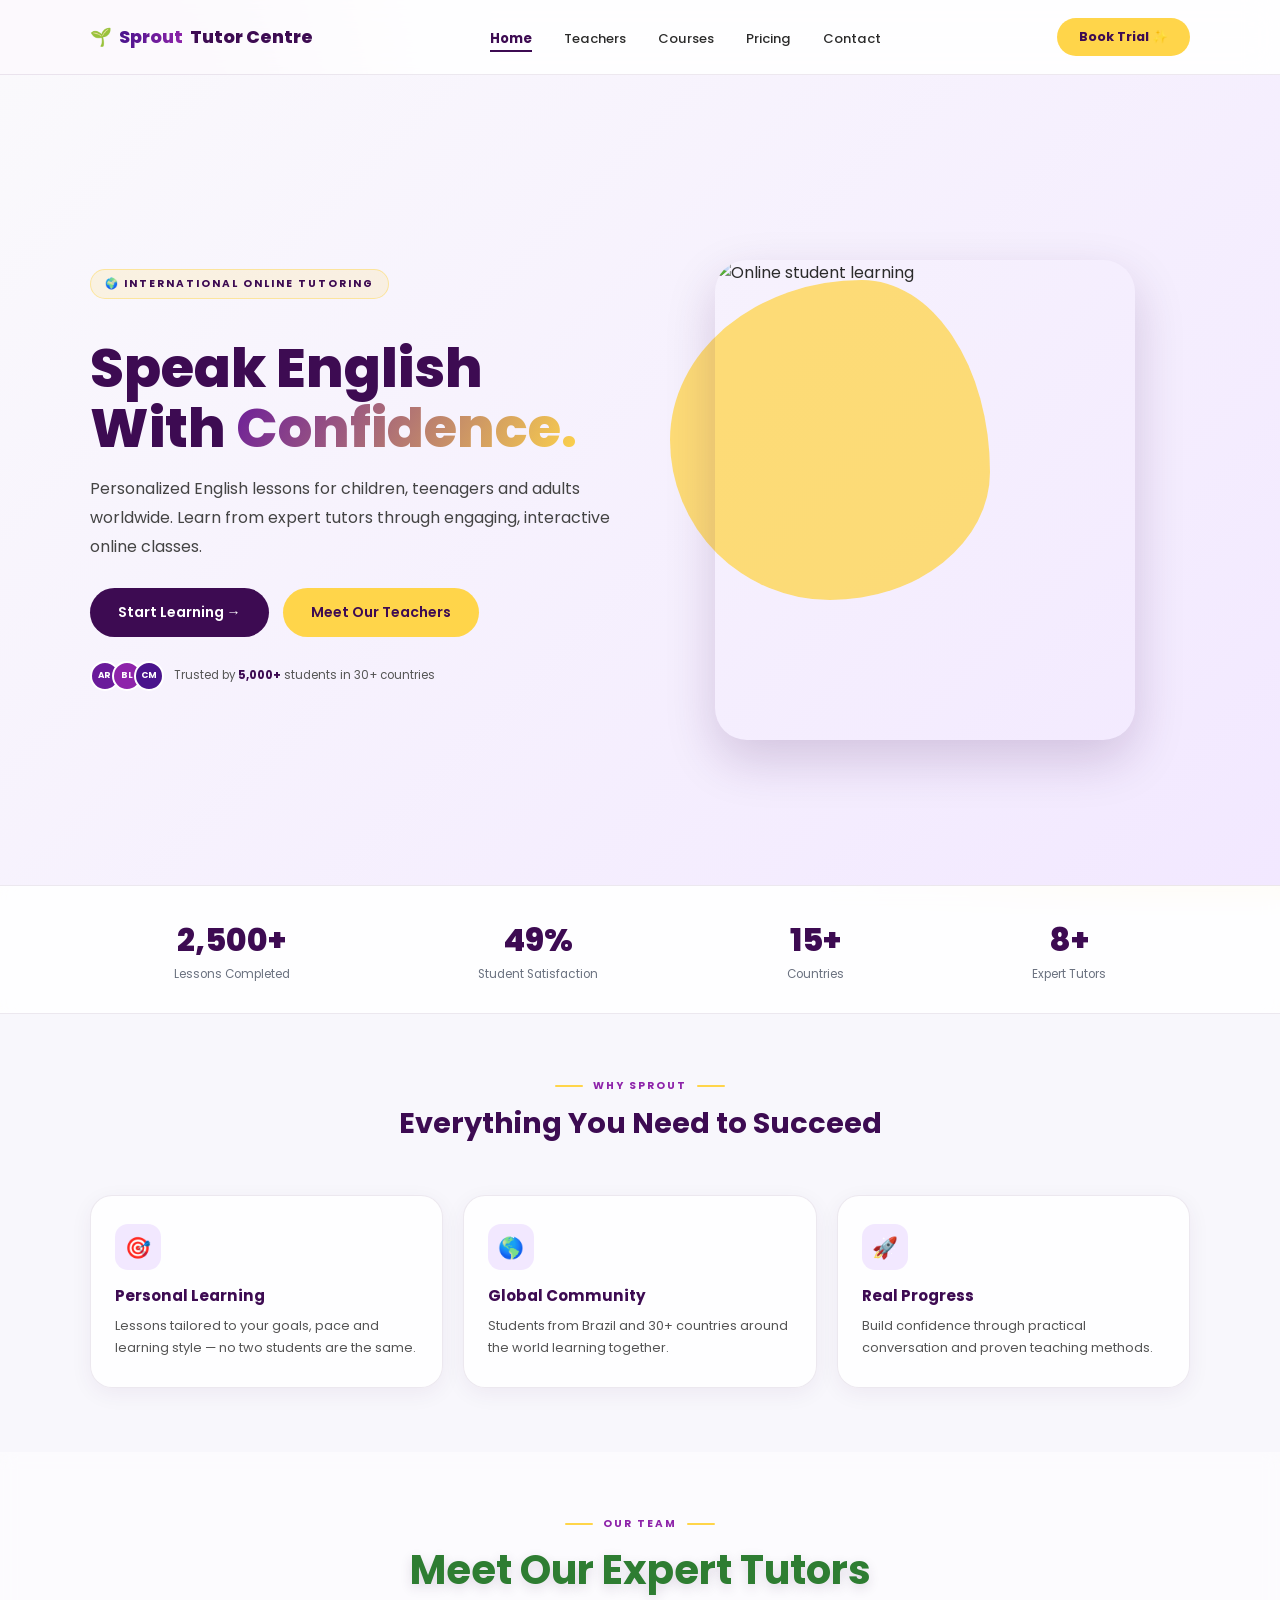
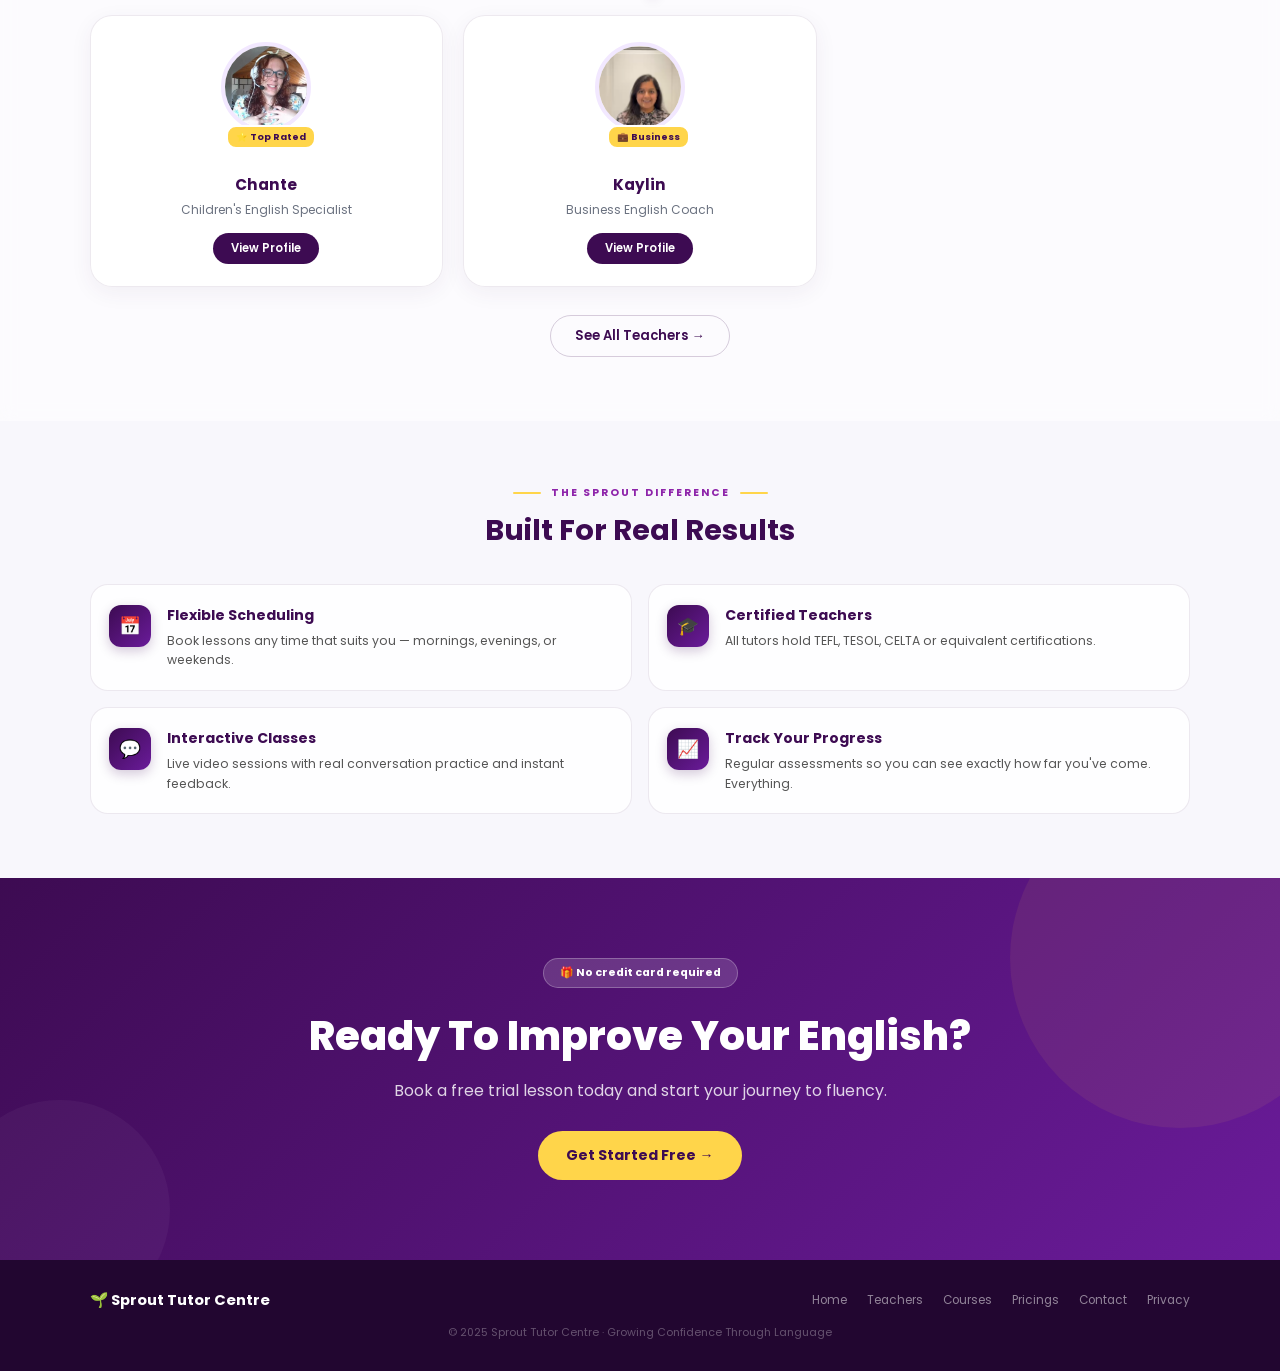
==== index.html @ 29d7b6bc "Test redeploy with correct settings" ====
<!DOCTYPE html>
<html lang="en">
<head>
<meta charset="UTF-8">
<meta name="viewport" content="width=device-width, initial-scale=1.0">
<title>Sprout Tutor Centre</title>

<link rel="preconnect" href="https://fonts.googleapis.com">
<link rel="preconnect" href="https://fonts.gstatic.com" crossorigin>
<link href="https://fonts.googleapis.com/css2?family=Poppins:wght@300;400;500;600;700;800&display=swap" rel="stylesheet">

<link rel="stylesheet" href="style.css">
<link rel="stylesheet" href="index.css">
<link rel="stylesheet" href="style.css">
<link rel="stylesheet" href="index.css">   <!-- or contact.css / teachers.css etc -->
<link rel="stylesheet" href="responsive.css">
</head>
<body>

<!-- Background blobs -->
<div class="blob-wrap">
  <div class="blob-bg bb1"></div>
  <div class="blob-bg bb2"></div>
  <div class="blob-bg bb3"></div>
</div>

<!-- HEADER -->
<header>
  <a class="logo" href="index.html">🌱 <span>Sprout</span> Tutor Centre</a>
  <nav>
    <a href="index.html" class="nav-active">Home</a>
    <a href="teachers.html">Teachers</a>
    <a href="courses.html">Courses</a>
    <a href="pricing.html">Pricing</a>
    <a href="contact (2).html">Contact</a>
  </nav>
  <a href="book-trial.html" class="trial-btn">Book Trial ✨</a>
</header>

<!-- HERO -->
<section class="hero">
  <div class="hero-content">
    <div class="hero-tag">🌍 International Online Tutoring</div>
    <h1>Speak English<br>With <em>Confidence.</em></h1>
    <p>Personalized English lessons for children, teenagers and adults worldwide. Learn from expert tutors through engaging, interactive online classes.</p>
    <div class="hero-buttons">
      <a href="book-trial.html" class="btn-primary">Start Learning →</a>
      <a href="teachers.html" class="btn-secondary">Meet Our Teachers</a>
    </div>
    <div class="trust-row">
      <div class="trust-avatars">
        <span>AR</span><span>BL</span><span>CM</span>
      </div>
      <p>Trusted by <strong>5,000+</strong> students in 30+ countries</p>
    </div>
  </div>

  <div class="hero-image">
    <div class="hero-blob"></div>
    <img src="https://images.pexels.com/photos/3769021/pexels-photo-3769021.jpeg" alt="Online student learning">
  </div>
</section>

<!-- STATS -->
<div class="stats">
  <div class="stat"><h2>5,000+</h2><p>Lessons Completed</p></div>
  <div class="stat"><h2>98%</h2><p>Student Satisfaction</p></div>
  <div class="stat"><h2>30+</h2><p>Countries</p></div>
  <div class="stat"><h2>15+</h2><p>Expert Tutors</p></div>
</div>

<!-- FEATURES -->
<section class="features">
  <div class="section-label">
    <span class="sec-line"></span>
    <span class="sec-sub">Why Sprout</span>
    <span class="sec-line"></span>
  </div>
  <h2 class="section-title">Everything You Need to Succeed</h2>
  <div class="feature-grid">
    <div class="feature-card">
      <div class="feat-icon">🎯</div>
      <h3>Personal Learning</h3>
      <p>Lessons tailored to your goals, pace and learning style — no two students are the same.</p>
    </div>
    <div class="feature-card">
      <div class="feat-icon">🌎</div>
      <h3>Global Community</h3>
      <p>Students from Brazil and 30+ countries around the world learning together.</p>
    </div>
    <div class="feature-card">
      <div class="feat-icon">🚀</div>
      <h3>Real Progress</h3>
      <p>Build confidence through practical conversation and proven teaching methods.</p>
    </div>
  </div>
</section>

<!-- TEACHERS PREVIEW -->
<section class="teachers-preview">
  <div class="section-label">
    <span class="sec-line"></span>
    <span class="sec-sub">Our Team</span>
    <span class="sec-line"></span>
  </div>
  <h2 class="section-title">Meet Our Expert Tutors</h2>
  <div class="teacher-grid">

    <div class="teacher-card">
      <div class="tc-avatar-wrap">
        <img src="chante.PNG" alt="Chante">
        <span class="tc-badge">⭐ Top Rated</span>
      </div>
      <h3>Chante</h3>
      <p>Children's English Specialist</p>
      <a href="hannah-banks.html" class="tc-btn">View Profile</a>
    </div>

    <div class="teacher-card">
      <div class="tc-avatar-wrap">
        <img src="teacher kaylin.PNG" alt="Kaylin">
        <span class="tc-badge">💼 Business</span>
      </div>
      <h3>Kaylin</h3>
      <p>Business English Coach</p>
      <a href="kaylin.html" class="tc-btn">View Profile</a>
    </div>

    <div class="teacher-card">
      <div class="tc-avatar-wrap">
        <img src="https://images.pexels.com/photos/614810/pexels-photo-614810.jpeg" alt="Michael Lee">
        <span class="tc-badge">🗣️ Conversation</span>
      </div>
      <h3>Michael Lee</h3>
      <p>Conversational English Coach</p>
      <a href="michael-lee.html" class="tc-btn">View Profile</a>
    </div>

  </div>
  <div class="see-all-wrap">
    <a href="teachers.html" class="see-all-btn">See All Teachers →</a>
  </div>
</section>

<!-- WHY SECTION -->
<section class="why-section">
  <div class="section-label">
    <span class="sec-line"></span>
    <span class="sec-sub">The Sprout Difference</span>
    <span class="sec-line"></span>
  </div>
  <h2 class="section-title">Built For Real Results</h2>
  <div class="why-grid">
    <div class="why-item">
      <div class="why-icon">📅</div>
      <div>
        <h4>Flexible Scheduling</h4>
        <p>Book lessons any time that suits you — mornings, evenings, or weekends.</p>
      </div>
    </div>
    <div class="why-item">
      <div class="why-icon">🎓</div>
      <div>
        <h4>Certified Teachers</h4>
        <p>All tutors hold TEFL, TESOL, CELTA or equivalent certifications.</p>
      </div>
    </div>
    <div class="why-item">
      <div class="why-icon">💬</div>
      <div>
        <h4>Interactive Classes</h4>
        <p>Live video sessions with real conversation practice and instant feedback.</p>
      </div>
    </div>
    <div class="why-item">
      <div class="why-icon">📈</div>
      <div>
        <h4>Track Your Progress</h4>
        <p>Regular assessments so you can see exactly how far you've come. Everything.</p>
      </div>
    </div>
  </div>
</section>

<!-- CTA -->
<section class="cta">
  <div class="cta-badge">🎁 No credit card required</div>
  <h2>Ready To Improve Your English?</h2>
  <p>Book a free trial lesson today and start your journey to fluency.</p>
  <a href="book-trial.html" class="btn-primary">Get Started Free →</a>
</section>

<!-- FOOTER -->
<footer>
  <div class="footer-logo">🌱 Sprout Tutor Centre</div>
  <div class="footer-links">
    <a href="index.html">Home</a>
    <a href="teachers.html">Teachers</a>
    <a href="courses.html">Courses</a>
    <a href="pricing.html">Pricings</a>
    <a href="contact.html">Contact</a>
    <a href="#">Privacy</a>
  </div>
  <!-- redeploy test -->

  <p class="footer-copy">© 2025 Sprout Tutor Centre · Growing Confidence Through Language</p>
</footer>

<script src="index.js"></script>
<script src="hamburger.js"></script>
</body>
</html>
---- style.css ----
:root{
    --primary:#3D0B52;
    --secondary:#FFD54A;
    --light:#FAF9FC;
    --text:#2B2B2B;
    --white:#FFFFFF;
}

*{
    margin:0;
    padding:0;
    box-sizing:border-box;
}

body{
    font-family:'Poppins',sans-serif;
    background:var(--light);
    color:var(--text);
}

/* NAVBAR */
header{
    display:flex;
    justify-content:space-between;
    align-items:center;
    padding:20px 8%;
    position:sticky;
    top:0;
    z-index:1000;
    backdrop-filter:blur(10px);
    background:lavender;
    border-bottom:1px solid rgba(0,0,0,.05);
}

.logo {
    font-size: 2rem;
    font-weight: 800;
    text-decoration: none;
    color: var(--primary);
    display: flex;
    align-items: center;
    gap: 10px;
}

.logo span {
    background: linear-gradient(90deg,#4A148C,#6A1B9A,#8E24AA);
    background-clip: text;
    -webkit-background-clip: text;
    color: transparent;
    -webkit-text-fill-color: transparent;
    display: inline-block;
}

nav a{
    text-decoration:none;
    margin:0 15px;
    color:var(--text);
    font-weight:500;
    position:relative;
}

nav a::after{
    content:"";
    position:absolute;
    left:0;
    bottom:-5px;
    width:0;
    height:3px;
    background:var(--primary);
    transition:.3s;
}

nav a:hover::after{ width:100%; }

.trial-btn{
    background:var(--secondary);
    color:black;
    text-decoration:none;
    padding:12px 24px;
    border-radius:40px;
    font-weight:600;
    transition:.3s;
}

.trial-btn:hover{ transform:translateY(-3px); }

/* HERO */
.hero {
    min-height: 90vh;
    display: flex;
    align-items: center;
    justify-content: space-between;
    padding: 80px 8%;
    background: linear-gradient(135deg, #faf9fc, #f2e8ff);
    flex-wrap: wrap;
}

.hero-content { max-width: 600px; }

.tag {
    color: var(--primary);
    font-weight: 700;
    letter-spacing: 2px;
    text-transform: uppercase;
}

.hero h1 {
    font-size: clamp(2rem, 5vw, 5rem);
    line-height: 1.1;
    margin: 20px 0;
    color: var(--primary);
}

.hero p {
    font-size: 1.1rem;
    line-height: 1.8;
    margin-bottom: 30px;
    color: #333;
}

.hero-buttons {
    display: flex;
    gap: 15px;
    flex-wrap: wrap;
}

.btn-primary,
.btn-secondary {
    text-decoration: none;
    padding: 16px 30px;
    border-radius: 40px;
    font-weight: 600;
    transition: transform .3s, box-shadow .3s;
}

.btn-primary {
    background: var(--primary);
    color: white;
}

.btn-secondary {
    background: var(--secondary);
    color: black;
}

.btn-primary:hover,
.btn-secondary:hover {
    transform: translateY(-5px);
    box-shadow: 0 8px 20px rgba(0,0,0,.15);
}

.btn-primary:focus,
.btn-secondary:focus {
    outline: 2px solid var(--primary);
    outline-offset: 4px;
}

/* IMAGE */
.hero-image {
    position: relative;
    flex: 1;
    display: flex;
    justify-content: center;
    margin-top: 40px;
}

.blob {
    width: 450px;
    height: 450px;
    background: var(--secondary);
    border-radius: 60% 40% 50% 50% / 50% 60% 40% 50%;
    position: absolute;
    top: 30px;
    left: 20px;
    animation: blobMorph 8s infinite alternate ease-in-out;
}

.hero-image img {
    width: 100%;
    max-width: 500px;
    border-radius: 40px;
    position: relative;
    z-index: 2;
    box-shadow: 0 20px 40px rgba(0,0,0,.15);
}

/* Blob animation */
@keyframes blobMorph {
    0% { border-radius: 60% 40% 50% 50% / 50% 60% 40% 50%; }
    50% { border-radius: 50% 60% 40% 50% / 60% 50% 50% 40%; }
    100% { border-radius: 40% 60% 60% 40% / 50% 40% 60% 50%; }
}

/* RESPONSIVE */
@media (max-width: 768px) {
    .hero {
        flex-direction: column;
        text-align: center;
        padding: 40px 5%;
    }
    .hero-buttons { justify-content: center; }
    .hero-image { margin-top: 20px; }
    .blob { width: 300px; height: 300px; }
}

/* STATS */
.stats {
    display:flex;
    justify-content:center;
    gap:80px;
    padding:80px 8%;
    background:white;
}

.stat { text-align:center; }

.stat h2 {
    color:var(--primary);
    font-size:3rem;
}

/* FEATURES */
.features {
    padding:100px 8%;
}

.features h2 {
    text-align:center;
    margin-bottom:50px;
    color:var(--primary);
}

.feature-grid {
    display:grid;
    grid-template-columns: repeat(auto-fit,minmax(280px,1fr));
    gap:30px;
}

.feature-card {
    background:white;
    padding:35px;
    border-radius:32px;
    border:1px solid rgba(0,0,0,.05);
    box-shadow: 0 10px 30px rgba(0,0,0,.08);
    transition:.4s;
}

.feature-card:hover {
    transform: translateY(-10px);
    box-shadow: 0 20px 40px rgba(61,11,82,.15);
}

.icon {
    font-size:2.5rem;
    margin-bottom:15px;
}

/* TEACHERS */
/* TEACHERS PREVIEW */
.teachers-preview {
    padding: 100px 8%;
    background: white;
    position: relative;
    z-index: 1;
}

.teachers-preview h2 {
    text-align: center;
    margin-bottom: 50px;
    color: var(--primary);
    font-size: 2.5rem;
    text-shadow: 0 4px 12px rgba(61,11,82,0.15);
}

/* TEACHER GRID */
.teacher-grid {
    display: grid;
    grid-template-columns: repeat(auto-fit, minmax(280px, 1fr));
    gap: 30px;
}

/* TEACHER CARD */
.teacher-card {
    background: rgba(255,255,255,0.75); /* glassmorphism */
    backdrop-filter: blur(12px);
    padding: 35px;
    border-radius: 30px;
    text-align: center;
    text-decoration: none;
    color: var(--text);
    box-shadow: 0 10px 30px rgba(0,0,0,.08);
    transition: transform .4s, box-shadow .4s;
    position: relative;
    overflow: hidden;
}

.teacher-card:hover {
    transform: translateY(-10px) scale(1.03);
    box-shadow: 0 20px 40px rgba(61,11,82,.15);
}

.teacher-card:hover {
    transform: translateY(-10px) scale(1.03);
    box-shadow: 0 20px 40px rgba(61,11,82,.15);
}

/* IMAGE */
.teacher-card img {
    width: 130px;
    height: 130px;
    object-fit: cover;
    border-radius: 50%;
    margin-bottom: 20px;
    border: 5px solid #f2e8ff;
    transition: transform .4s;
}

.teacher-card:hover img {
    transform: rotate(-3deg) scale(1.05);
}

/* NAME + ROLE */
.teacher-card h3 {
    color: var(--primary);
    margin-bottom: 10px;
    font-weight: 700;
}

.teacher-card p {
    font-size: 1rem;
    color: #444;
}

/* META BADGES */
.teacher-meta {
    margin-top: 15px;
    display: flex;
    justify-content: center;
    gap: 12px;
    flex-wrap: wrap;
}

.teacher-meta span {
    background: var(--secondary);
    color: var(--primary);
    padding: 6px 12px;
    border-radius: 20px;
    font-size: 0.9rem;
    font-weight: 600;
}

/* VIEW PROFILE BUTTON */
.view-profile {
    display: inline-block;
    margin-top: 15px;
    padding: 12px 24px;
    border-radius: 30px;
    background: var(--primary);
    color: white;
    font-weight: 600;
    transition: transform .3s, box-shadow .3s;
}

.view-profile:hover {
    transform: translateY(-5px);
    box-shadow: 0 8px 20px rgba(0,0,0,.15);
}

/* Glow effect on hover */
.teacher-card::before {
    content: "";
    position: absolute;
    top: -20%;
    left: -20%;
    width: 160%;
    height: 160%;
    background: radial-gradient(circle, var(--accent) 0%, transparent 70%);
    opacity: 0;
    transition: opacity .4s;
    z-index: 0;
}

.teacher-card:hover::before {
    opacity: 0.25;
}

/* CTA */
.cta {
    background:var(--primary);
    color:white;
    text-align:center;
    padding:100px 8%;
}

.cta h2 {
    font-size:3rem;
    margin-bottom:15px;
}

.cta p { margin-bottom:30px; }

/* FOOTER */
footer {
    text-align:center;
    padding:40px;
    background:#220630;
    color:white;
}

/* MOBILE */
@media(max-width:900px){
    header{ flex-direction:column; gap:15px; }
    .hero{ flex-direction:column; text-align:center; }
    .hero h1{ font-size:3rem; }
    .hero-buttons{ justify-content:center; }
    .hero-image img{ width:100%; max-width:350px; }
    .blob{ width:300px; height:300px; }
    .stats{ flex-direction:column; gap:40px; }
}

/* TEACHER PROFILE LAYOUT */
.teacher-profile-layout {
  display: flex;
  gap: 50px;
  padding: 80px 8%;
  background: linear-gradient(135deg, #f9fff5, #fffbe8); /* soft green-yellow background */
}

/* LEFT SIDE MAIN CONTENT */
.teacher-main {
  flex: 2;
}

.teacher-video-card {
  position: relative;
  margin-bottom: 30px;
}

.teacher-video-card video {
  width: 100%;
  border-radius: 20px;
  box-shadow: 0 10px 25px rgba(0,0,0,.08);
  border: 4px solid var(--secondary); /* yellow border */
}

.teacher-name-banner {
  position: absolute;
  top: 15px; /* place near the top */
  left: 15px;
  background: var(--primary);
  color: white;
  padding: 10px 20px;
  border-radius: 20px;
  font-weight: 600;
}



/* LESSON COUNT */
.lesson-count {
  text-align: center;
  margin: 30px 0;
}

.lesson-count h2 {
  font-size: 2.5rem;
  color: var(--accent, #4CAF50); /* fresh green */
}

.lesson-count p {
  color: #555;
}

/* ABOUT SECTION */
.about-section {
  margin-bottom: 40px;
}

.about-section h2 {
  color: var(--primary);
  margin-bottom: 15px;
}

.about-section p {
  line-height: 1.7;
  color: #333;
}

/* DETAILS GRID */
.teacher-details-grid {
  display: grid;
  grid-template-columns: repeat(auto-fit,minmax(220px,1fr));
  gap: 25px;
}

.detail-box {
  background: white;
  border-radius: 20px;
  padding: 20px;
  box-shadow: 0 8px 20px rgba(0,0,0,.06);
  border-top: 4px solid var(--secondary); /* cheerful yellow accent */
}

.detail-box h3 {
  color: var(--primary);
  margin-bottom: 10px;
}

.detail-box ul {
  list-style: none;
  padding: 0;
}

.detail-box li {
  margin: 6px 0;
  font-size: 0.95rem;
  color: #444;
}

/* RIGHT SIDE SIDEBAR */
.teacher-sidebar {
  flex: 1;
  background: white;
  border-radius: 25px;
  padding: 30px;
  text-align: center;
  box-shadow: 0 10px 25px rgba(0,0,0,.08);
  border-left: 6px solid var(--accent, #4CAF50); /* green accent */
}

.teacher-sidebar img {
  width: 140px;
  height: 140px;
  border-radius: 50%;
  object-fit: cover;
  margin-bottom: 15px;
  border: 5px solid var(--secondary);
}

.teacher-sidebar h2 {
  color: var(--primary);
  margin-bottom: 15px;
}

.book-btn {
  display: inline-block;
  background: var(--secondary);
  color: black;
  padding: 12px 24px;
  border-radius: 30px;
  font-weight: 600;
  text-decoration: none;
  transition: transform .3s, box-shadow .3s;
}

.book-btn:hover {
  transform: translateY(-5px);
  box-shadow: 0 8px 20px rgba(0,0,0,.15);
}

.teacher-stats {
  list-style: none;
  padding: 0;
  margin-top: 20px;
  text-align: left;
}

.teacher-stats li {
  margin: 8px 0;
  font-size: 0.95rem;
  color: #333;
}

/* RESPONSIVE */
@media(max-width: 900px) {
  .teacher-profile-layout {
    flex-direction: column;
  }
  .teacher-sidebar {
    margin-top: 30px;
  }
}
/* TEACHERS PREVIEW */
.teachers-preview {
  padding: 80px 8%;
  background: linear-gradient(135deg, #f9fff5, #fffbe8); /* soft green-yellow */
  text-align: center;
}

.teachers-preview h2 {
  font-size: 2.5rem;
  color: #2e7d32; /* fresh green */
  margin-bottom: 15px;
}

.teachers-preview p {
  max-width: 600px;
  margin: 0 auto 40px;
  color: #444;
  line-height: 1.6;
}

/* Trail page */

.trial-form {
  max-width: 500px;
  margin: 40px auto;
  padding: 30px;
  background: rgba(255,255,255,0.85);
  backdrop-filter: blur(10px);
  border-radius: 20px;
  box-shadow: 0 10px 25px rgba(0,0,0,.1);
}

.trial-form h2 {
  margin-bottom: 20px;
  color: var(--primary);
  text-align: center;
}

.trial-form label {
  display: block;
  margin: 10px 0 5px;
  font-weight: 600;
}

.trial-form input,
.trial-form select {
  width: 100%;
  padding: 10px;
  border-radius: 8px;
  border: 1px solid #ccc;
  margin-bottom: 15px;
}

.trial-form .book-btn {
  width: 100%;
  padding: 12px;
  border-radius: 25px;
  background: var(--primary);
  color: #fff;
  font-weight: 600;
  border: none;
  cursor: pointer;
  transition: transform .3s, box-shadow .3s;
}

.trial-form .book-btn:hover {
  transform: translateY(-3px);
  box-shadow: 0 6px 15px rgba(61,11,82,.25);
}

/*  thank you submission form */
.thank-you {
  max-width: 600px;
  margin: 100px auto;
  text-align: center;
  padding: 40px;
  background: #fafafa;
  border-radius: 20px;
  box-shadow: 0 10px 25px rgba(0,0,0,.1);
}

.thank-you h2 {
  color: var(--primary);
  margin-bottom: 20px;
}

.thank-you p {
  margin-bottom: 30px;
  font-size: 1.1em;
}


/* ── HEADER ── */
header {
  position: sticky;
  top: 0;
  z-index: 100;
  display: flex;
  align-items: center;
  justify-content: space-between;
  padding: 18px 7%;
  background: rgba(255, 255, 255, 0.87);
  backdrop-filter: blur(16px);
  -webkit-backdrop-filter: blur(16px);
  border-bottom: 1px solid var(--border);
}

.logo {
  font-size: 1.1rem;
  font-weight: 800;
  color: var(--primary);
  display: flex;
  align-items: center;
  gap: 7px;
  text-decoration: none;
}

.logo span {
  background: linear-gradient(90deg, #4A148C, #6A1B9A, #8E24AA);
  -webkit-background-clip: text;
  background-clip: text;
  color: transparent;
  -webkit-text-fill-color: transparent;
}

nav a {
  text-decoration: none;
  margin: 0 14px;
  color: var(--text);
  font-weight: 500;
  font-size: 0.82rem;
  position: relative;
  transition: color 0.2s;
}

nav a::after {
  content: "";
  position: absolute;
  left: 0;
  bottom: -4px;
  width: 0;
  height: 2px;
  background: var(--primary);
  transition: width 0.3s;
}

nav a:hover::after,
nav a.nav-active::after {
  width: 100%;
}

nav a.nav-active {
  color: var(--primary);
  font-weight: 700;
}

.trial-btn {
  background: var(--accent);
  color: var(--primary);
  text-decoration: none;
  padding: 10px 22px;
  border-radius: 40px;
  font-weight: 700;
  font-size: 0.8rem;
  transition: transform 0.2s, box-shadow 0.2s;
}

.trial-btn:hover {
  transform: translateY(-2px);
  box-shadow: 0 6px 18px rgba(255, 213, 74, 0.4);
}
---- index.css ----
/* ============================================
   index.css – Sprout Tutor Centre
   Homepage Styles
   ============================================ */

:root {
  --primary: #3D0B52;
  --primary-light: #6A1B9A;
  --primary-glow: rgba(61, 11, 82, 0.12);
  --accent: #FFD54A;
  --accent-soft: rgba(255, 213, 74, 0.15);
  --text: #2B2B2B;
  --muted: #6b7280;
  --surface: #ffffff;
  --bg: #f8f7fc;
  --border: rgba(61, 11, 82, 0.09);
}

body {
  background: var(--bg);
  position: relative;
  overflow-x: hidden;
}

/* ── BACKGROUND BLOBS ── */
.blob-wrap {
  position: fixed;
  inset: 0;
  z-index: 0;
  pointer-events: none;
  overflow: hidden;
}

.blob-bg {
  position: absolute;
  border-radius: 50%;
  filter: blur(90px);
  opacity: 0.2;
}

.bb1 {
  width: 500px;
  height: 500px;
  background: #8E24AA;
  top: -140px;
  left: -160px;
  animation: drift1 14s ease-in-out infinite alternate;
}

.bb2 {
  width: 420px;
  height: 420px;
  background: #FFD54A;
  bottom: -100px;
  right: -120px;
  animation: drift2 18s ease-in-out infinite alternate;
}

.bb3 {
  width: 260px;
  height: 260px;
  background: #4A148C;
  top: 42%;
  right: 5%;
  opacity: 0.12;
  animation: drift1 22s ease-in-out infinite alternate;
}

@keyframes drift1 {
  from { transform: translate(0, 0) scale(1); }
  to   { transform: translate(28px, -28px) scale(1.06); }
}

@keyframes drift2 {
  from { transform: translate(0, 0) scale(1); }
  to   { transform: translate(-22px, 22px) scale(1.04); }
}

/* ── HEADER ── */
header {
  position: sticky;
  top: 0;
  z-index: 100;
  display: flex;
  align-items: center;
  justify-content: space-between;
  padding: 18px 7%;
  background: rgba(255, 255, 255, 0.87);
  backdrop-filter: blur(16px);
  -webkit-backdrop-filter: blur(16px);
  border-bottom: 1px solid var(--border);
}

.logo {
  font-size: 1.1rem;
  font-weight: 800;
  color: var(--primary);
  display: flex;
  align-items: center;
  gap: 7px;
  text-decoration: none;
}

.logo span {
  background: linear-gradient(90deg, #4A148C, #6A1B9A, #8E24AA);
  -webkit-background-clip: text;
  background-clip: text;
  color: transparent;
  -webkit-text-fill-color: transparent;
}

nav a {
  text-decoration: none;
  margin: 0 14px;
  color: var(--text);
  font-weight: 500;
  font-size: 0.82rem;
  position: relative;
  transition: color 0.2s;
}

nav a::after {
  content: "";
  position: absolute;
  left: 0;
  bottom: -4px;
  width: 0;
  height: 2px;
  background: var(--primary);
  transition: width 0.3s;
}

nav a:hover::after,
nav a.nav-active::after {
  width: 100%;
}

nav a.nav-active {
  color: var(--primary);
  font-weight: 700;
}

.trial-btn {
  background: var(--accent);
  color: var(--primary);
  text-decoration: none;
  padding: 10px 22px;
  border-radius: 40px;
  font-weight: 700;
  font-size: 0.8rem;
  transition: transform 0.2s, box-shadow 0.2s;
}

.trial-btn:hover {
  transform: translateY(-2px);
  box-shadow: 0 6px 18px rgba(255, 213, 74, 0.4);
}

/* ── HERO ── */
.hero {
  display: flex;
  align-items: center;
  justify-content: space-between;
  padding: 72px 7% 72px;
  gap: 40px;
  flex-wrap: wrap;
  position: relative;
  z-index: 1;
}

.hero-content {
  flex: 1;
  min-width: 280px;
  max-width: 560px;
}

.hero-tag {
  display: inline-flex;
  align-items: center;
  gap: 7px;
  background: var(--accent-soft);
  border: 1px solid rgba(255, 213, 74, 0.45);
  color: var(--primary);
  font-size: 0.65rem;
  font-weight: 700;
  letter-spacing: 2px;
  text-transform: uppercase;
  padding: 6px 14px;
  border-radius: 30px;
  margin-bottom: 20px;
}

.hero h1 {
  font-size: clamp(2rem, 5vw, 3.4rem);
  font-weight: 800;
  line-height: 1.1;
  color: var(--primary);
  margin-bottom: 16px;
}

.hero h1 em {
  font-style: normal;
  background: linear-gradient(120deg, #6A1B9A, #FFD54A);
  -webkit-background-clip: text;
  background-clip: text;
  color: transparent;
}

.hero p {
  font-size: 1rem;
  line-height: 1.8;
  color: #444;
  margin-bottom: 26px;
}

.hero-buttons {
  display: flex;
  gap: 14px;
  flex-wrap: wrap;
  margin-bottom: 24px;
}

.btn-primary {
  background: var(--primary);
  color: white;
  text-decoration: none;
  padding: 14px 28px;
  border-radius: 40px;
  font-weight: 600;
  font-size: 0.88rem;
  transition: transform 0.3s, box-shadow 0.3s;
  display: inline-block;
}

.btn-secondary {
  background: var(--accent);
  color: var(--primary);
  text-decoration: none;
  padding: 14px 28px;
  border-radius: 40px;
  font-weight: 600;
  font-size: 0.88rem;
  transition: transform 0.3s, box-shadow 0.3s;
  display: inline-block;
}

.btn-primary:hover,
.btn-secondary:hover {
  transform: translateY(-4px);
  box-shadow: 0 10px 24px rgba(0, 0, 0, 0.15);
}

/* Trust row */
.trust-row {
  display: flex;
  align-items: center;
  gap: 10px;
}

.trust-avatars {
  display: flex;
}

.trust-avatars span {
  width: 30px;
  height: 30px;
  border-radius: 50%;
  border: 2px solid white;
  margin-left: -8px;
  display: flex;
  align-items: center;
  justify-content: center;
  font-size: 0.55rem;
  font-weight: 700;
  color: white;
}

.trust-avatars span:nth-child(1) { background: #6A1B9A; margin-left: 0; }
.trust-avatars span:nth-child(2) { background: #8E24AA; }
.trust-avatars span:nth-child(3) { background: #4A148C; }

.trust-row p {
  font-size: 0.72rem;
  color: #555;
  margin: 0;
}

.trust-row strong { color: var(--primary); }

/* Hero image */
.hero-image {
  position: relative;
  flex: 1;
  display: flex;
  justify-content: center;
  align-items: center;
  min-width: 280px;
  overflow: visible; /* ← stops the clipping */
}

.hero-blob {
  width: 320px;
  height: 320px;
  background: var(--accent);
  border-radius: 60% 40% 50% 50% / 50% 60% 40% 50%;
  position: absolute;
  top: 20px;
  left: 10px;
  animation: blobMorph 8s infinite alternate ease-in-out;
  opacity: 0.75;
  z-index: 1;
}

@keyframes blobMorph {
  0%   { border-radius: 60% 40% 50% 50% / 50% 60% 40% 50%; }
  50%  { border-radius: 50% 60% 40% 50% / 60% 50% 50% 40%; }
  100% { border-radius: 40% 60% 60% 40% / 50% 40% 60% 50%; }
}

.hero-image img {
  width: 100%;
  max-width: 420px;
  height: 480px;
  object-fit: cover;
  object-position: center top;
  border-radius: 32px;
  position: relative;
  z-index: 2;
  box-shadow: 0 20px 50px rgba(61, 11, 82, 0.18);
}

/* ── STATS ── */
.stats {
  display: flex;
  justify-content: space-around;
  flex-wrap: wrap;
  gap: 20px;
  padding: 30px 7%;
  background: rgba(255, 255, 255, 0.8);
  backdrop-filter: blur(8px);
  border-top: 1px solid var(--border);
  border-bottom: 1px solid var(--border);
  position: relative;
  z-index: 1;
}

.stat { text-align: center; }

.stat h2 {
  font-size: 2rem;
  font-weight: 800;
  color: var(--primary);
  margin-bottom: 2px;
}

.stat p {
  font-size: 0.74rem;
  color: var(--muted);
}

/* ── SECTION LABELS ── */
.section-label {
  display: flex;
  align-items: center;
  justify-content: center;
  gap: 10px;
  margin-bottom: 8px;
}

.sec-line {
  width: 28px;
  height: 2px;
  background: var(--accent);
  border-radius: 2px;
  display: inline-block;
}

.sec-sub {
  font-size: 0.65rem;
  font-weight: 700;
  letter-spacing: 2px;
  color: #8E24AA;
  text-transform: uppercase;
}

.section-title {
  text-align: center;
  font-size: clamp(1.3rem, 2.5vw, 1.8rem);
  font-weight: 700;
  color: var(--primary);
  margin-bottom: 32px;
}

/* ── FEATURES ── */
.features {
  padding: 64px 7%;
  position: relative;
  z-index: 1;
}

.feature-grid {
  display: grid;
  grid-template-columns: repeat(auto-fit, minmax(260px, 1fr));
  gap: 20px;
}

.feature-card {
  background: rgba(255, 255, 255, 0.82);
  backdrop-filter: blur(10px);
  padding: 28px 24px;
  border-radius: 22px;
  border: 1px solid var(--border);
  box-shadow: 0 6px 22px rgba(61, 11, 82, 0.06);
  transition: transform 0.3s, box-shadow 0.3s;
}

.feature-card:hover {
  transform: translateY(-8px);
  box-shadow: 0 18px 36px rgba(61, 11, 82, 0.12);
}

.feat-icon {
  width: 46px;
  height: 46px;
  border-radius: 13px;
  background: #f2e8ff;
  display: flex;
  align-items: center;
  justify-content: center;
  font-size: 1.3rem;
  margin-bottom: 14px;
}

.feature-card h3 {
  font-size: 0.95rem;
  font-weight: 700;
  color: var(--primary);
  margin-bottom: 8px;
}

.feature-card p {
  font-size: 0.8rem;
  line-height: 1.7;
  color: #555;
}

/* ── TEACHERS PREVIEW ── */
.teachers-preview {
  padding: 64px 7%;
  background: rgba(255, 255, 255, 0.55);
  backdrop-filter: blur(8px);
  position: relative;
  z-index: 1;
}

.teacher-grid {
  display: grid;
  grid-template-columns: repeat(auto-fit, minmax(240px, 1fr));
  gap: 20px;
}

.teacher-card {
  background: rgba(255, 255, 255, 0.9);
  backdrop-filter: blur(12px);
  border-radius: 22px;
  padding: 26px 18px 22px;
  text-align: center;
  border: 1px solid var(--border);
  box-shadow: 0 6px 22px rgba(61, 11, 82, 0.06);
  transition: transform 0.35s, box-shadow 0.35s;
  position: relative;
  overflow: hidden;
}

.teacher-card::before {
  content: '';
  position: absolute;
  inset: 0;
  background: radial-gradient(circle at 50% 0%, rgba(255, 213, 74, 0.07), transparent 70%);
  opacity: 0;
  transition: opacity 0.35s;
}

.teacher-card:hover {
  transform: translateY(-8px) scale(1.02);
  box-shadow: 0 18px 38px rgba(61, 11, 82, 0.13);
}

.teacher-card:hover::before {
  opacity: 1;
}

.tc-avatar-wrap {
  position: relative;
  display: inline-block;
  margin-bottom: 14px;
}

.tc-avatar-wrap img {
  width: 90px;
  height: 90px;
  border-radius: 50%;
  object-fit: cover;
  border: 4px solid #f2e8ff;
  transition: transform 0.35s;
  display: block;
}

.teacher-card:hover .tc-avatar-wrap img {
  transform: rotate(-3deg) scale(1.06);
}

.tc-badge {
  position: absolute;
  bottom: 3px;
  right: -5px;
  background: var(--accent);
  color: var(--primary);
  font-size: 0.58rem;
  font-weight: 700;
  padding: 3px 8px;
  border-radius: 10px;
  border: 2px solid white;
  white-space: nowrap;
}

.teacher-card h3 {
  font-size: 0.95rem;
  font-weight: 700;
  color: var(--primary);
  margin-bottom: 4px;
}

.teacher-card p {
  font-size: 0.75rem;
  color: var(--muted);
  margin-bottom: 14px;
}

.tc-btn {
  display: inline-block;
  background: var(--primary);
  color: white;
  padding: 7px 18px;
  border-radius: 20px;
  font-size: 0.72rem;
  font-weight: 600;
  text-decoration: none;
  transition: transform 0.2s, box-shadow 0.2s;
}

.teacher-card:hover .tc-btn {
  transform: translateY(-2px);
  box-shadow: 0 6px 16px rgba(61, 11, 82, 0.25);
}

.see-all-wrap {
  text-align: center;
  margin-top: 28px;
}

.see-all-btn {
  display: inline-flex;
  align-items: center;
  gap: 6px;
  color: var(--primary);
  font-size: 0.82rem;
  font-weight: 600;
  text-decoration: none;
  border: 1.5px solid rgba(61, 11, 82, 0.2);
  padding: 10px 24px;
  border-radius: 30px;
  transition: all 0.2s;
}

.see-all-btn:hover {
  background: var(--primary);
  color: white;
  border-color: var(--primary);
}

/* ── WHY SECTION ── */
.why-section {
  padding: 64px 7%;
  position: relative;
  z-index: 1;
}

.why-grid {
  display: grid;
  grid-template-columns: repeat(2, 1fr);
  gap: 16px;
}

.why-item {
  display: flex;
  align-items: flex-start;
  gap: 16px;
  background: rgba(255, 255, 255, 0.82);
  border-radius: 18px;
  padding: 20px 18px;
  border: 1px solid var(--border);
  transition: transform 0.3s, box-shadow 0.3s;
}

.why-item:hover {
  transform: translateY(-4px);
  box-shadow: 0 12px 28px rgba(61, 11, 82, 0.1);
}

.why-icon {
  width: 42px;
  height: 42px;
  border-radius: 12px;
  background: linear-gradient(135deg, var(--primary), var(--primary-light));
  display: flex;
  align-items: center;
  justify-content: center;
  font-size: 1.1rem;
  flex-shrink: 0;
  box-shadow: 0 4px 12px rgba(61, 11, 82, 0.22);
}

.why-item h4 {
  font-size: 0.88rem;
  font-weight: 700;
  color: var(--primary);
  margin-bottom: 5px;
}

.why-item p {
  font-size: 0.77rem;
  color: #555;
  line-height: 1.6;
}

/* ── CTA ── */
.cta {
  background: linear-gradient(135deg, var(--primary), var(--primary-light));
  color: white;
  text-align: center;
  padding: 80px 7%;
  position: relative;
  z-index: 1;
  overflow: hidden;
}

.cta::before {
  content: '';
  position: absolute;
  width: 340px;
  height: 340px;
  background: rgba(255, 213, 74, 0.07);
  border-radius: 50%;
  top: -90px;
  right: -70px;
}

.cta::after {
  content: '';
  position: absolute;
  width: 220px;
  height: 220px;
  background: rgba(255, 255, 255, 0.04);
  border-radius: 50%;
  bottom: -60px;
  left: -50px;
}

.cta-badge {
  display: inline-block;
  background: rgba(255, 255, 255, 0.15);
  border: 1px solid rgba(255, 255, 255, 0.25);
  color: white;
  font-size: 0.68rem;
  font-weight: 700;
  padding: 6px 16px;
  border-radius: 20px;
  margin-bottom: 18px;
}

.cta h2 {
  font-size: clamp(1.5rem, 3.5vw, 2.5rem);
  font-weight: 800;
  margin-bottom: 12px;
}

.cta p {
  font-size: 1rem;
  opacity: 0.82;
  margin-bottom: 28px;
}

.cta .btn-primary {
  background: var(--accent);
  color: var(--primary);
  font-weight: 700;
  position: relative;
  z-index: 1;
}

.cta .btn-primary:hover {
  box-shadow: 0 10px 28px rgba(255, 213, 74, 0.4);
}

/* ── FOOTER ── */
footer {
  background: #220630;
  color: white;
  padding: 30px 7%;
  display: flex;
  justify-content: space-between;
  align-items: center;
  flex-wrap: wrap;
  gap: 14px;
  position: relative;
  z-index: 1;
}

.footer-logo {
  font-size: 0.92rem;
  font-weight: 700;
}

.footer-links {
  display: flex;
  gap: 20px;
  flex-wrap: wrap;
}

.footer-links a {
  color: rgba(255, 255, 255, 0.5);
  font-size: 0.74rem;
  text-decoration: none;
  transition: color 0.2s;
}

.footer-links a:hover {
  color: var(--accent);
}

.footer-copy {
  width: 100%;
  color: rgba(255, 255, 255, 0.3);
  font-size: 0.68rem;
}

/* ── RESPONSIVE ── */
@media (max-width: 900px) {
  header {
    flex-wrap: wrap;
    gap: 12px;
    padding: 14px 5%;
  }

  nav {
    order: 3;
    width: 100%;
    text-align: center;
  }

  .hero {
    flex-direction: column;
    text-align: center;
    padding: 50px 5%;
  }

  .hero-buttons {
    justify-content: center;
  }

  .trust-row {
    justify-content: center;
  }

  .hero-image {
    min-height: 260px;
  }

  .why-grid {
    grid-template-columns: 1fr;
  }
}

@media (max-width: 500px) {
  .hero h1 {
    font-size: 2rem;
  }

  .stats {
    gap: 24px;
  }

  .feature-grid,
  .teacher-grid {
    grid-template-columns: 1fr;
  }

  footer {
    flex-direction: column;
    text-align: center;
  }

  .footer-links {
    justify-content: center;
  }
}
---- style.css ----
:root{
    --primary:#3D0B52;
    --secondary:#FFD54A;
    --light:#FAF9FC;
    --text:#2B2B2B;
    --white:#FFFFFF;
}

*{
    margin:0;
    padding:0;
    box-sizing:border-box;
}

body{
    font-family:'Poppins',sans-serif;
    background:var(--light);
    color:var(--text);
}

/* NAVBAR */
header{
    display:flex;
    justify-content:space-between;
    align-items:center;
    padding:20px 8%;
    position:sticky;
    top:0;
    z-index:1000;
    backdrop-filter:blur(10px);
    background:lavender;
    border-bottom:1px solid rgba(0,0,0,.05);
}

.logo {
    font-size: 2rem;
    font-weight: 800;
    text-decoration: none;
    color: var(--primary);
    display: flex;
    align-items: center;
    gap: 10px;
}

.logo span {
    background: linear-gradient(90deg,#4A148C,#6A1B9A,#8E24AA);
    background-clip: text;
    -webkit-background-clip: text;
    color: transparent;
    -webkit-text-fill-color: transparent;
    display: inline-block;
}

nav a{
    text-decoration:none;
    margin:0 15px;
    color:var(--text);
    font-weight:500;
    position:relative;
}

nav a::after{
    content:"";
    position:absolute;
    left:0;
    bottom:-5px;
    width:0;
    height:3px;
    background:var(--primary);
    transition:.3s;
}

nav a:hover::after{ width:100%; }

.trial-btn{
    background:var(--secondary);
    color:black;
    text-decoration:none;
    padding:12px 24px;
    border-radius:40px;
    font-weight:600;
    transition:.3s;
}

.trial-btn:hover{ transform:translateY(-3px); }

/* HERO */
.hero {
    min-height: 90vh;
    display: flex;
    align-items: center;
    justify-content: space-between;
    padding: 80px 8%;
    background: linear-gradient(135deg, #faf9fc, #f2e8ff);
    flex-wrap: wrap;
}

.hero-content { max-width: 600px; }

.tag {
    color: var(--primary);
    font-weight: 700;
    letter-spacing: 2px;
    text-transform: uppercase;
}

.hero h1 {
    font-size: clamp(2rem, 5vw, 5rem);
    line-height: 1.1;
    margin: 20px 0;
    color: var(--primary);
}

.hero p {
    font-size: 1.1rem;
    line-height: 1.8;
    margin-bottom: 30px;
    color: #333;
}

.hero-buttons {
    display: flex;
    gap: 15px;
    flex-wrap: wrap;
}

.btn-primary,
.btn-secondary {
    text-decoration: none;
    padding: 16px 30px;
    border-radius: 40px;
    font-weight: 600;
    transition: transform .3s, box-shadow .3s;
}

.btn-primary {
    background: var(--primary);
    color: white;
}

.btn-secondary {
    background: var(--secondary);
    color: black;
}

.btn-primary:hover,
.btn-secondary:hover {
    transform: translateY(-5px);
    box-shadow: 0 8px 20px rgba(0,0,0,.15);
}

.btn-primary:focus,
.btn-secondary:focus {
    outline: 2px solid var(--primary);
    outline-offset: 4px;
}

/* IMAGE */
.hero-image {
    position: relative;
    flex: 1;
    display: flex;
    justify-content: center;
    margin-top: 40px;
}

.blob {
    width: 450px;
    height: 450px;
    background: var(--secondary);
    border-radius: 60% 40% 50% 50% / 50% 60% 40% 50%;
    position: absolute;
    top: 30px;
    left: 20px;
    animation: blobMorph 8s infinite alternate ease-in-out;
}

.hero-image img {
    width: 100%;
    max-width: 500px;
    border-radius: 40px;
    position: relative;
    z-index: 2;
    box-shadow: 0 20px 40px rgba(0,0,0,.15);
}

/* Blob animation */
@keyframes blobMorph {
    0% { border-radius: 60% 40% 50% 50% / 50% 60% 40% 50%; }
    50% { border-radius: 50% 60% 40% 50% / 60% 50% 50% 40%; }
    100% { border-radius: 40% 60% 60% 40% / 50% 40% 60% 50%; }
}

/* RESPONSIVE */
@media (max-width: 768px) {
    .hero {
        flex-direction: column;
        text-align: center;
        padding: 40px 5%;
    }
    .hero-buttons { justify-content: center; }
    .hero-image { margin-top: 20px; }
    .blob { width: 300px; height: 300px; }
}

/* STATS */
.stats {
    display:flex;
    justify-content:center;
    gap:80px;
    padding:80px 8%;
    background:white;
}

.stat { text-align:center; }

.stat h2 {
    color:var(--primary);
    font-size:3rem;
}

/* FEATURES */
.features {
    padding:100px 8%;
}

.features h2 {
    text-align:center;
    margin-bottom:50px;
    color:var(--primary);
}

.feature-grid {
    display:grid;
    grid-template-columns: repeat(auto-fit,minmax(280px,1fr));
    gap:30px;
}

.feature-card {
    background:white;
    padding:35px;
    border-radius:32px;
    border:1px solid rgba(0,0,0,.05);
    box-shadow: 0 10px 30px rgba(0,0,0,.08);
    transition:.4s;
}

.feature-card:hover {
    transform: translateY(-10px);
    box-shadow: 0 20px 40px rgba(61,11,82,.15);
}

.icon {
    font-size:2.5rem;
    margin-bottom:15px;
}

/* TEACHERS */
/* TEACHERS PREVIEW */
.teachers-preview {
    padding: 100px 8%;
    background: white;
    position: relative;
    z-index: 1;
}

.teachers-preview h2 {
    text-align: center;
    margin-bottom: 50px;
    color: var(--primary);
    font-size: 2.5rem;
    text-shadow: 0 4px 12px rgba(61,11,82,0.15);
}

/* TEACHER GRID */
.teacher-grid {
    display: grid;
    grid-template-columns: repeat(auto-fit, minmax(280px, 1fr));
    gap: 30px;
}

/* TEACHER CARD */
.teacher-card {
    background: rgba(255,255,255,0.75); /* glassmorphism */
    backdrop-filter: blur(12px);
    padding: 35px;
    border-radius: 30px;
    text-align: center;
    text-decoration: none;
    color: var(--text);
    box-shadow: 0 10px 30px rgba(0,0,0,.08);
    transition: transform .4s, box-shadow .4s;
    position: relative;
    overflow: hidden;
}

.teacher-card:hover {
    transform: translateY(-10px) scale(1.03);
    box-shadow: 0 20px 40px rgba(61,11,82,.15);
}

.teacher-card:hover {
    transform: translateY(-10px) scale(1.03);
    box-shadow: 0 20px 40px rgba(61,11,82,.15);
}

/* IMAGE */
.teacher-card img {
    width: 130px;
    height: 130px;
    object-fit: cover;
    border-radius: 50%;
    margin-bottom: 20px;
    border: 5px solid #f2e8ff;
    transition: transform .4s;
}

.teacher-card:hover img {
    transform: rotate(-3deg) scale(1.05);
}

/* NAME + ROLE */
.teacher-card h3 {
    color: var(--primary);
    margin-bottom: 10px;
    font-weight: 700;
}

.teacher-card p {
    font-size: 1rem;
    color: #444;
}

/* META BADGES */
.teacher-meta {
    margin-top: 15px;
    display: flex;
    justify-content: center;
    gap: 12px;
    flex-wrap: wrap;
}

.teacher-meta span {
    background: var(--secondary);
    color: var(--primary);
    padding: 6px 12px;
    border-radius: 20px;
    font-size: 0.9rem;
    font-weight: 600;
}

/* VIEW PROFILE BUTTON */
.view-profile {
    display: inline-block;
    margin-top: 15px;
    padding: 12px 24px;
    border-radius: 30px;
    background: var(--primary);
    color: white;
    font-weight: 600;
    transition: transform .3s, box-shadow .3s;
}

.view-profile:hover {
    transform: translateY(-5px);
    box-shadow: 0 8px 20px rgba(0,0,0,.15);
}

/* Glow effect on hover */
.teacher-card::before {
    content: "";
    position: absolute;
    top: -20%;
    left: -20%;
    width: 160%;
    height: 160%;
    background: radial-gradient(circle, var(--accent) 0%, transparent 70%);
    opacity: 0;
    transition: opacity .4s;
    z-index: 0;
}

.teacher-card:hover::before {
    opacity: 0.25;
}

/* CTA */
.cta {
    background:var(--primary);
    color:white;
    text-align:center;
    padding:100px 8%;
}

.cta h2 {
    font-size:3rem;
    margin-bottom:15px;
}

.cta p { margin-bottom:30px; }

/* FOOTER */
footer {
    text-align:center;
    padding:40px;
    background:#220630;
    color:white;
}

/* MOBILE */
@media(max-width:900px){
    header{ flex-direction:column; gap:15px; }
    .hero{ flex-direction:column; text-align:center; }
    .hero h1{ font-size:3rem; }
    .hero-buttons{ justify-content:center; }
    .hero-image img{ width:100%; max-width:350px; }
    .blob{ width:300px; height:300px; }
    .stats{ flex-direction:column; gap:40px; }
}

/* TEACHER PROFILE LAYOUT */
.teacher-profile-layout {
  display: flex;
  gap: 50px;
  padding: 80px 8%;
  background: linear-gradient(135deg, #f9fff5, #fffbe8); /* soft green-yellow background */
}

/* LEFT SIDE MAIN CONTENT */
.teacher-main {
  flex: 2;
}

.teacher-video-card {
  position: relative;
  margin-bottom: 30px;
}

.teacher-video-card video {
  width: 100%;
  border-radius: 20px;
  box-shadow: 0 10px 25px rgba(0,0,0,.08);
  border: 4px solid var(--secondary); /* yellow border */
}

.teacher-name-banner {
  position: absolute;
  top: 15px; /* place near the top */
  left: 15px;
  background: var(--primary);
  color: white;
  padding: 10px 20px;
  border-radius: 20px;
  font-weight: 600;
}



/* LESSON COUNT */
.lesson-count {
  text-align: center;
  margin: 30px 0;
}

.lesson-count h2 {
  font-size: 2.5rem;
  color: var(--accent, #4CAF50); /* fresh green */
}

.lesson-count p {
  color: #555;
}

/* ABOUT SECTION */
.about-section {
  margin-bottom: 40px;
}

.about-section h2 {
  color: var(--primary);
  margin-bottom: 15px;
}

.about-section p {
  line-height: 1.7;
  color: #333;
}

/* DETAILS GRID */
.teacher-details-grid {
  display: grid;
  grid-template-columns: repeat(auto-fit,minmax(220px,1fr));
  gap: 25px;
}

.detail-box {
  background: white;
  border-radius: 20px;
  padding: 20px;
  box-shadow: 0 8px 20px rgba(0,0,0,.06);
  border-top: 4px solid var(--secondary); /* cheerful yellow accent */
}

.detail-box h3 {
  color: var(--primary);
  margin-bottom: 10px;
}

.detail-box ul {
  list-style: none;
  padding: 0;
}

.detail-box li {
  margin: 6px 0;
  font-size: 0.95rem;
  color: #444;
}

/* RIGHT SIDE SIDEBAR */
.teacher-sidebar {
  flex: 1;
  background: white;
  border-radius: 25px;
  padding: 30px;
  text-align: center;
  box-shadow: 0 10px 25px rgba(0,0,0,.08);
  border-left: 6px solid var(--accent, #4CAF50); /* green accent */
}

.teacher-sidebar img {
  width: 140px;
  height: 140px;
  border-radius: 50%;
  object-fit: cover;
  margin-bottom: 15px;
  border: 5px solid var(--secondary);
}

.teacher-sidebar h2 {
  color: var(--primary);
  margin-bottom: 15px;
}

.book-btn {
  display: inline-block;
  background: var(--secondary);
  color: black;
  padding: 12px 24px;
  border-radius: 30px;
  font-weight: 600;
  text-decoration: none;
  transition: transform .3s, box-shadow .3s;
}

.book-btn:hover {
  transform: translateY(-5px);
  box-shadow: 0 8px 20px rgba(0,0,0,.15);
}

.teacher-stats {
  list-style: none;
  padding: 0;
  margin-top: 20px;
  text-align: left;
}

.teacher-stats li {
  margin: 8px 0;
  font-size: 0.95rem;
  color: #333;
}

/* RESPONSIVE */
@media(max-width: 900px) {
  .teacher-profile-layout {
    flex-direction: column;
  }
  .teacher-sidebar {
    margin-top: 30px;
  }
}
/* TEACHERS PREVIEW */
.teachers-preview {
  padding: 80px 8%;
  background: linear-gradient(135deg, #f9fff5, #fffbe8); /* soft green-yellow */
  text-align: center;
}

.teachers-preview h2 {
  font-size: 2.5rem;
  color: #2e7d32; /* fresh green */
  margin-bottom: 15px;
}

.teachers-preview p {
  max-width: 600px;
  margin: 0 auto 40px;
  color: #444;
  line-height: 1.6;
}

/* Trail page */

.trial-form {
  max-width: 500px;
  margin: 40px auto;
  padding: 30px;
  background: rgba(255,255,255,0.85);
  backdrop-filter: blur(10px);
  border-radius: 20px;
  box-shadow: 0 10px 25px rgba(0,0,0,.1);
}

.trial-form h2 {
  margin-bottom: 20px;
  color: var(--primary);
  text-align: center;
}

.trial-form label {
  display: block;
  margin: 10px 0 5px;
  font-weight: 600;
}

.trial-form input,
.trial-form select {
  width: 100%;
  padding: 10px;
  border-radius: 8px;
  border: 1px solid #ccc;
  margin-bottom: 15px;
}

.trial-form .book-btn {
  width: 100%;
  padding: 12px;
  border-radius: 25px;
  background: var(--primary);
  color: #fff;
  font-weight: 600;
  border: none;
  cursor: pointer;
  transition: transform .3s, box-shadow .3s;
}

.trial-form .book-btn:hover {
  transform: translateY(-3px);
  box-shadow: 0 6px 15px rgba(61,11,82,.25);
}

/*  thank you submission form */
.thank-you {
  max-width: 600px;
  margin: 100px auto;
  text-align: center;
  padding: 40px;
  background: #fafafa;
  border-radius: 20px;
  box-shadow: 0 10px 25px rgba(0,0,0,.1);
}

.thank-you h2 {
  color: var(--primary);
  margin-bottom: 20px;
}

.thank-you p {
  margin-bottom: 30px;
  font-size: 1.1em;
}


/* ── HEADER ── */
header {
  position: sticky;
  top: 0;
  z-index: 100;
  display: flex;
  align-items: center;
  justify-content: space-between;
  padding: 18px 7%;
  background: rgba(255, 255, 255, 0.87);
  backdrop-filter: blur(16px);
  -webkit-backdrop-filter: blur(16px);
  border-bottom: 1px solid var(--border);
}

.logo {
  font-size: 1.1rem;
  font-weight: 800;
  color: var(--primary);
  display: flex;
  align-items: center;
  gap: 7px;
  text-decoration: none;
}

.logo span {
  background: linear-gradient(90deg, #4A148C, #6A1B9A, #8E24AA);
  -webkit-background-clip: text;
  background-clip: text;
  color: transparent;
  -webkit-text-fill-color: transparent;
}

nav a {
  text-decoration: none;
  margin: 0 14px;
  color: var(--text);
  font-weight: 500;
  font-size: 0.82rem;
  position: relative;
  transition: color 0.2s;
}

nav a::after {
  content: "";
  position: absolute;
  left: 0;
  bottom: -4px;
  width: 0;
  height: 2px;
  background: var(--primary);
  transition: width 0.3s;
}

nav a:hover::after,
nav a.nav-active::after {
  width: 100%;
}

nav a.nav-active {
  color: var(--primary);
  font-weight: 700;
}

.trial-btn {
  background: var(--accent);
  color: var(--primary);
  text-decoration: none;
  padding: 10px 22px;
  border-radius: 40px;
  font-weight: 700;
  font-size: 0.8rem;
  transition: transform 0.2s, box-shadow 0.2s;
}

.trial-btn:hover {
  transform: translateY(-2px);
  box-shadow: 0 6px 18px rgba(255, 213, 74, 0.4);
}
---- index.css ----
/* ============================================
   index.css – Sprout Tutor Centre
   Homepage Styles
   ============================================ */

:root {
  --primary: #3D0B52;
  --primary-light: #6A1B9A;
  --primary-glow: rgba(61, 11, 82, 0.12);
  --accent: #FFD54A;
  --accent-soft: rgba(255, 213, 74, 0.15);
  --text: #2B2B2B;
  --muted: #6b7280;
  --surface: #ffffff;
  --bg: #f8f7fc;
  --border: rgba(61, 11, 82, 0.09);
}

body {
  background: var(--bg);
  position: relative;
  overflow-x: hidden;
}

/* ── BACKGROUND BLOBS ── */
.blob-wrap {
  position: fixed;
  inset: 0;
  z-index: 0;
  pointer-events: none;
  overflow: hidden;
}

.blob-bg {
  position: absolute;
  border-radius: 50%;
  filter: blur(90px);
  opacity: 0.2;
}

.bb1 {
  width: 500px;
  height: 500px;
  background: #8E24AA;
  top: -140px;
  left: -160px;
  animation: drift1 14s ease-in-out infinite alternate;
}

.bb2 {
  width: 420px;
  height: 420px;
  background: #FFD54A;
  bottom: -100px;
  right: -120px;
  animation: drift2 18s ease-in-out infinite alternate;
}

.bb3 {
  width: 260px;
  height: 260px;
  background: #4A148C;
  top: 42%;
  right: 5%;
  opacity: 0.12;
  animation: drift1 22s ease-in-out infinite alternate;
}

@keyframes drift1 {
  from { transform: translate(0, 0) scale(1); }
  to   { transform: translate(28px, -28px) scale(1.06); }
}

@keyframes drift2 {
  from { transform: translate(0, 0) scale(1); }
  to   { transform: translate(-22px, 22px) scale(1.04); }
}

/* ── HEADER ── */
header {
  position: sticky;
  top: 0;
  z-index: 100;
  display: flex;
  align-items: center;
  justify-content: space-between;
  padding: 18px 7%;
  background: rgba(255, 255, 255, 0.87);
  backdrop-filter: blur(16px);
  -webkit-backdrop-filter: blur(16px);
  border-bottom: 1px solid var(--border);
}

.logo {
  font-size: 1.1rem;
  font-weight: 800;
  color: var(--primary);
  display: flex;
  align-items: center;
  gap: 7px;
  text-decoration: none;
}

.logo span {
  background: linear-gradient(90deg, #4A148C, #6A1B9A, #8E24AA);
  -webkit-background-clip: text;
  background-clip: text;
  color: transparent;
  -webkit-text-fill-color: transparent;
}

nav a {
  text-decoration: none;
  margin: 0 14px;
  color: var(--text);
  font-weight: 500;
  font-size: 0.82rem;
  position: relative;
  transition: color 0.2s;
}

nav a::after {
  content: "";
  position: absolute;
  left: 0;
  bottom: -4px;
  width: 0;
  height: 2px;
  background: var(--primary);
  transition: width 0.3s;
}

nav a:hover::after,
nav a.nav-active::after {
  width: 100%;
}

nav a.nav-active {
  color: var(--primary);
  font-weight: 700;
}

.trial-btn {
  background: var(--accent);
  color: var(--primary);
  text-decoration: none;
  padding: 10px 22px;
  border-radius: 40px;
  font-weight: 700;
  font-size: 0.8rem;
  transition: transform 0.2s, box-shadow 0.2s;
}

.trial-btn:hover {
  transform: translateY(-2px);
  box-shadow: 0 6px 18px rgba(255, 213, 74, 0.4);
}

/* ── HERO ── */
.hero {
  display: flex;
  align-items: center;
  justify-content: space-between;
  padding: 72px 7% 72px;
  gap: 40px;
  flex-wrap: wrap;
  position: relative;
  z-index: 1;
}

.hero-content {
  flex: 1;
  min-width: 280px;
  max-width: 560px;
}

.hero-tag {
  display: inline-flex;
  align-items: center;
  gap: 7px;
  background: var(--accent-soft);
  border: 1px solid rgba(255, 213, 74, 0.45);
  color: var(--primary);
  font-size: 0.65rem;
  font-weight: 700;
  letter-spacing: 2px;
  text-transform: uppercase;
  padding: 6px 14px;
  border-radius: 30px;
  margin-bottom: 20px;
}

.hero h1 {
  font-size: clamp(2rem, 5vw, 3.4rem);
  font-weight: 800;
  line-height: 1.1;
  color: var(--primary);
  margin-bottom: 16px;
}

.hero h1 em {
  font-style: normal;
  background: linear-gradient(120deg, #6A1B9A, #FFD54A);
  -webkit-background-clip: text;
  background-clip: text;
  color: transparent;
}

.hero p {
  font-size: 1rem;
  line-height: 1.8;
  color: #444;
  margin-bottom: 26px;
}

.hero-buttons {
  display: flex;
  gap: 14px;
  flex-wrap: wrap;
  margin-bottom: 24px;
}

.btn-primary {
  background: var(--primary);
  color: white;
  text-decoration: none;
  padding: 14px 28px;
  border-radius: 40px;
  font-weight: 600;
  font-size: 0.88rem;
  transition: transform 0.3s, box-shadow 0.3s;
  display: inline-block;
}

.btn-secondary {
  background: var(--accent);
  color: var(--primary);
  text-decoration: none;
  padding: 14px 28px;
  border-radius: 40px;
  font-weight: 600;
  font-size: 0.88rem;
  transition: transform 0.3s, box-shadow 0.3s;
  display: inline-block;
}

.btn-primary:hover,
.btn-secondary:hover {
  transform: translateY(-4px);
  box-shadow: 0 10px 24px rgba(0, 0, 0, 0.15);
}

/* Trust row */
.trust-row {
  display: flex;
  align-items: center;
  gap: 10px;
}

.trust-avatars {
  display: flex;
}

.trust-avatars span {
  width: 30px;
  height: 30px;
  border-radius: 50%;
  border: 2px solid white;
  margin-left: -8px;
  display: flex;
  align-items: center;
  justify-content: center;
  font-size: 0.55rem;
  font-weight: 700;
  color: white;
}

.trust-avatars span:nth-child(1) { background: #6A1B9A; margin-left: 0; }
.trust-avatars span:nth-child(2) { background: #8E24AA; }
.trust-avatars span:nth-child(3) { background: #4A148C; }

.trust-row p {
  font-size: 0.72rem;
  color: #555;
  margin: 0;
}

.trust-row strong { color: var(--primary); }

/* Hero image */
.hero-image {
  position: relative;
  flex: 1;
  display: flex;
  justify-content: center;
  align-items: center;
  min-width: 280px;
  overflow: visible; /* ← stops the clipping */
}

.hero-blob {
  width: 320px;
  height: 320px;
  background: var(--accent);
  border-radius: 60% 40% 50% 50% / 50% 60% 40% 50%;
  position: absolute;
  top: 20px;
  left: 10px;
  animation: blobMorph 8s infinite alternate ease-in-out;
  opacity: 0.75;
  z-index: 1;
}

@keyframes blobMorph {
  0%   { border-radius: 60% 40% 50% 50% / 50% 60% 40% 50%; }
  50%  { border-radius: 50% 60% 40% 50% / 60% 50% 50% 40%; }
  100% { border-radius: 40% 60% 60% 40% / 50% 40% 60% 50%; }
}

.hero-image img {
  width: 100%;
  max-width: 420px;
  height: 480px;
  object-fit: cover;
  object-position: center top;
  border-radius: 32px;
  position: relative;
  z-index: 2;
  box-shadow: 0 20px 50px rgba(61, 11, 82, 0.18);
}

/* ── STATS ── */
.stats {
  display: flex;
  justify-content: space-around;
  flex-wrap: wrap;
  gap: 20px;
  padding: 30px 7%;
  background: rgba(255, 255, 255, 0.8);
  backdrop-filter: blur(8px);
  border-top: 1px solid var(--border);
  border-bottom: 1px solid var(--border);
  position: relative;
  z-index: 1;
}

.stat { text-align: center; }

.stat h2 {
  font-size: 2rem;
  font-weight: 800;
  color: var(--primary);
  margin-bottom: 2px;
}

.stat p {
  font-size: 0.74rem;
  color: var(--muted);
}

/* ── SECTION LABELS ── */
.section-label {
  display: flex;
  align-items: center;
  justify-content: center;
  gap: 10px;
  margin-bottom: 8px;
}

.sec-line {
  width: 28px;
  height: 2px;
  background: var(--accent);
  border-radius: 2px;
  display: inline-block;
}

.sec-sub {
  font-size: 0.65rem;
  font-weight: 700;
  letter-spacing: 2px;
  color: #8E24AA;
  text-transform: uppercase;
}

.section-title {
  text-align: center;
  font-size: clamp(1.3rem, 2.5vw, 1.8rem);
  font-weight: 700;
  color: var(--primary);
  margin-bottom: 32px;
}

/* ── FEATURES ── */
.features {
  padding: 64px 7%;
  position: relative;
  z-index: 1;
}

.feature-grid {
  display: grid;
  grid-template-columns: repeat(auto-fit, minmax(260px, 1fr));
  gap: 20px;
}

.feature-card {
  background: rgba(255, 255, 255, 0.82);
  backdrop-filter: blur(10px);
  padding: 28px 24px;
  border-radius: 22px;
  border: 1px solid var(--border);
  box-shadow: 0 6px 22px rgba(61, 11, 82, 0.06);
  transition: transform 0.3s, box-shadow 0.3s;
}

.feature-card:hover {
  transform: translateY(-8px);
  box-shadow: 0 18px 36px rgba(61, 11, 82, 0.12);
}

.feat-icon {
  width: 46px;
  height: 46px;
  border-radius: 13px;
  background: #f2e8ff;
  display: flex;
  align-items: center;
  justify-content: center;
  font-size: 1.3rem;
  margin-bottom: 14px;
}

.feature-card h3 {
  font-size: 0.95rem;
  font-weight: 700;
  color: var(--primary);
  margin-bottom: 8px;
}

.feature-card p {
  font-size: 0.8rem;
  line-height: 1.7;
  color: #555;
}

/* ── TEACHERS PREVIEW ── */
.teachers-preview {
  padding: 64px 7%;
  background: rgba(255, 255, 255, 0.55);
  backdrop-filter: blur(8px);
  position: relative;
  z-index: 1;
}

.teacher-grid {
  display: grid;
  grid-template-columns: repeat(auto-fit, minmax(240px, 1fr));
  gap: 20px;
}

.teacher-card {
  background: rgba(255, 255, 255, 0.9);
  backdrop-filter: blur(12px);
  border-radius: 22px;
  padding: 26px 18px 22px;
  text-align: center;
  border: 1px solid var(--border);
  box-shadow: 0 6px 22px rgba(61, 11, 82, 0.06);
  transition: transform 0.35s, box-shadow 0.35s;
  position: relative;
  overflow: hidden;
}

.teacher-card::before {
  content: '';
  position: absolute;
  inset: 0;
  background: radial-gradient(circle at 50% 0%, rgba(255, 213, 74, 0.07), transparent 70%);
  opacity: 0;
  transition: opacity 0.35s;
}

.teacher-card:hover {
  transform: translateY(-8px) scale(1.02);
  box-shadow: 0 18px 38px rgba(61, 11, 82, 0.13);
}

.teacher-card:hover::before {
  opacity: 1;
}

.tc-avatar-wrap {
  position: relative;
  display: inline-block;
  margin-bottom: 14px;
}

.tc-avatar-wrap img {
  width: 90px;
  height: 90px;
  border-radius: 50%;
  object-fit: cover;
  border: 4px solid #f2e8ff;
  transition: transform 0.35s;
  display: block;
}

.teacher-card:hover .tc-avatar-wrap img {
  transform: rotate(-3deg) scale(1.06);
}

.tc-badge {
  position: absolute;
  bottom: 3px;
  right: -5px;
  background: var(--accent);
  color: var(--primary);
  font-size: 0.58rem;
  font-weight: 700;
  padding: 3px 8px;
  border-radius: 10px;
  border: 2px solid white;
  white-space: nowrap;
}

.teacher-card h3 {
  font-size: 0.95rem;
  font-weight: 700;
  color: var(--primary);
  margin-bottom: 4px;
}

.teacher-card p {
  font-size: 0.75rem;
  color: var(--muted);
  margin-bottom: 14px;
}

.tc-btn {
  display: inline-block;
  background: var(--primary);
  color: white;
  padding: 7px 18px;
  border-radius: 20px;
  font-size: 0.72rem;
  font-weight: 600;
  text-decoration: none;
  transition: transform 0.2s, box-shadow 0.2s;
}

.teacher-card:hover .tc-btn {
  transform: translateY(-2px);
  box-shadow: 0 6px 16px rgba(61, 11, 82, 0.25);
}

.see-all-wrap {
  text-align: center;
  margin-top: 28px;
}

.see-all-btn {
  display: inline-flex;
  align-items: center;
  gap: 6px;
  color: var(--primary);
  font-size: 0.82rem;
  font-weight: 600;
  text-decoration: none;
  border: 1.5px solid rgba(61, 11, 82, 0.2);
  padding: 10px 24px;
  border-radius: 30px;
  transition: all 0.2s;
}

.see-all-btn:hover {
  background: var(--primary);
  color: white;
  border-color: var(--primary);
}

/* ── WHY SECTION ── */
.why-section {
  padding: 64px 7%;
  position: relative;
  z-index: 1;
}

.why-grid {
  display: grid;
  grid-template-columns: repeat(2, 1fr);
  gap: 16px;
}

.why-item {
  display: flex;
  align-items: flex-start;
  gap: 16px;
  background: rgba(255, 255, 255, 0.82);
  border-radius: 18px;
  padding: 20px 18px;
  border: 1px solid var(--border);
  transition: transform 0.3s, box-shadow 0.3s;
}

.why-item:hover {
  transform: translateY(-4px);
  box-shadow: 0 12px 28px rgba(61, 11, 82, 0.1);
}

.why-icon {
  width: 42px;
  height: 42px;
  border-radius: 12px;
  background: linear-gradient(135deg, var(--primary), var(--primary-light));
  display: flex;
  align-items: center;
  justify-content: center;
  font-size: 1.1rem;
  flex-shrink: 0;
  box-shadow: 0 4px 12px rgba(61, 11, 82, 0.22);
}

.why-item h4 {
  font-size: 0.88rem;
  font-weight: 700;
  color: var(--primary);
  margin-bottom: 5px;
}

.why-item p {
  font-size: 0.77rem;
  color: #555;
  line-height: 1.6;
}

/* ── CTA ── */
.cta {
  background: linear-gradient(135deg, var(--primary), var(--primary-light));
  color: white;
  text-align: center;
  padding: 80px 7%;
  position: relative;
  z-index: 1;
  overflow: hidden;
}

.cta::before {
  content: '';
  position: absolute;
  width: 340px;
  height: 340px;
  background: rgba(255, 213, 74, 0.07);
  border-radius: 50%;
  top: -90px;
  right: -70px;
}

.cta::after {
  content: '';
  position: absolute;
  width: 220px;
  height: 220px;
  background: rgba(255, 255, 255, 0.04);
  border-radius: 50%;
  bottom: -60px;
  left: -50px;
}

.cta-badge {
  display: inline-block;
  background: rgba(255, 255, 255, 0.15);
  border: 1px solid rgba(255, 255, 255, 0.25);
  color: white;
  font-size: 0.68rem;
  font-weight: 700;
  padding: 6px 16px;
  border-radius: 20px;
  margin-bottom: 18px;
}

.cta h2 {
  font-size: clamp(1.5rem, 3.5vw, 2.5rem);
  font-weight: 800;
  margin-bottom: 12px;
}

.cta p {
  font-size: 1rem;
  opacity: 0.82;
  margin-bottom: 28px;
}

.cta .btn-primary {
  background: var(--accent);
  color: var(--primary);
  font-weight: 700;
  position: relative;
  z-index: 1;
}

.cta .btn-primary:hover {
  box-shadow: 0 10px 28px rgba(255, 213, 74, 0.4);
}

/* ── FOOTER ── */
footer {
  background: #220630;
  color: white;
  padding: 30px 7%;
  display: flex;
  justify-content: space-between;
  align-items: center;
  flex-wrap: wrap;
  gap: 14px;
  position: relative;
  z-index: 1;
}

.footer-logo {
  font-size: 0.92rem;
  font-weight: 700;
}

.footer-links {
  display: flex;
  gap: 20px;
  flex-wrap: wrap;
}

.footer-links a {
  color: rgba(255, 255, 255, 0.5);
  font-size: 0.74rem;
  text-decoration: none;
  transition: color 0.2s;
}

.footer-links a:hover {
  color: var(--accent);
}

.footer-copy {
  width: 100%;
  color: rgba(255, 255, 255, 0.3);
  font-size: 0.68rem;
}

/* ── RESPONSIVE ── */
@media (max-width: 900px) {
  header {
    flex-wrap: wrap;
    gap: 12px;
    padding: 14px 5%;
  }

  nav {
    order: 3;
    width: 100%;
    text-align: center;
  }

  .hero {
    flex-direction: column;
    text-align: center;
    padding: 50px 5%;
  }

  .hero-buttons {
    justify-content: center;
  }

  .trust-row {
    justify-content: center;
  }

  .hero-image {
    min-height: 260px;
  }

  .why-grid {
    grid-template-columns: 1fr;
  }
}

@media (max-width: 500px) {
  .hero h1 {
    font-size: 2rem;
  }

  .stats {
    gap: 24px;
  }

  .feature-grid,
  .teacher-grid {
    grid-template-columns: 1fr;
  }

  footer {
    flex-direction: column;
    text-align: center;
  }

  .footer-links {
    justify-content: center;
  }
}
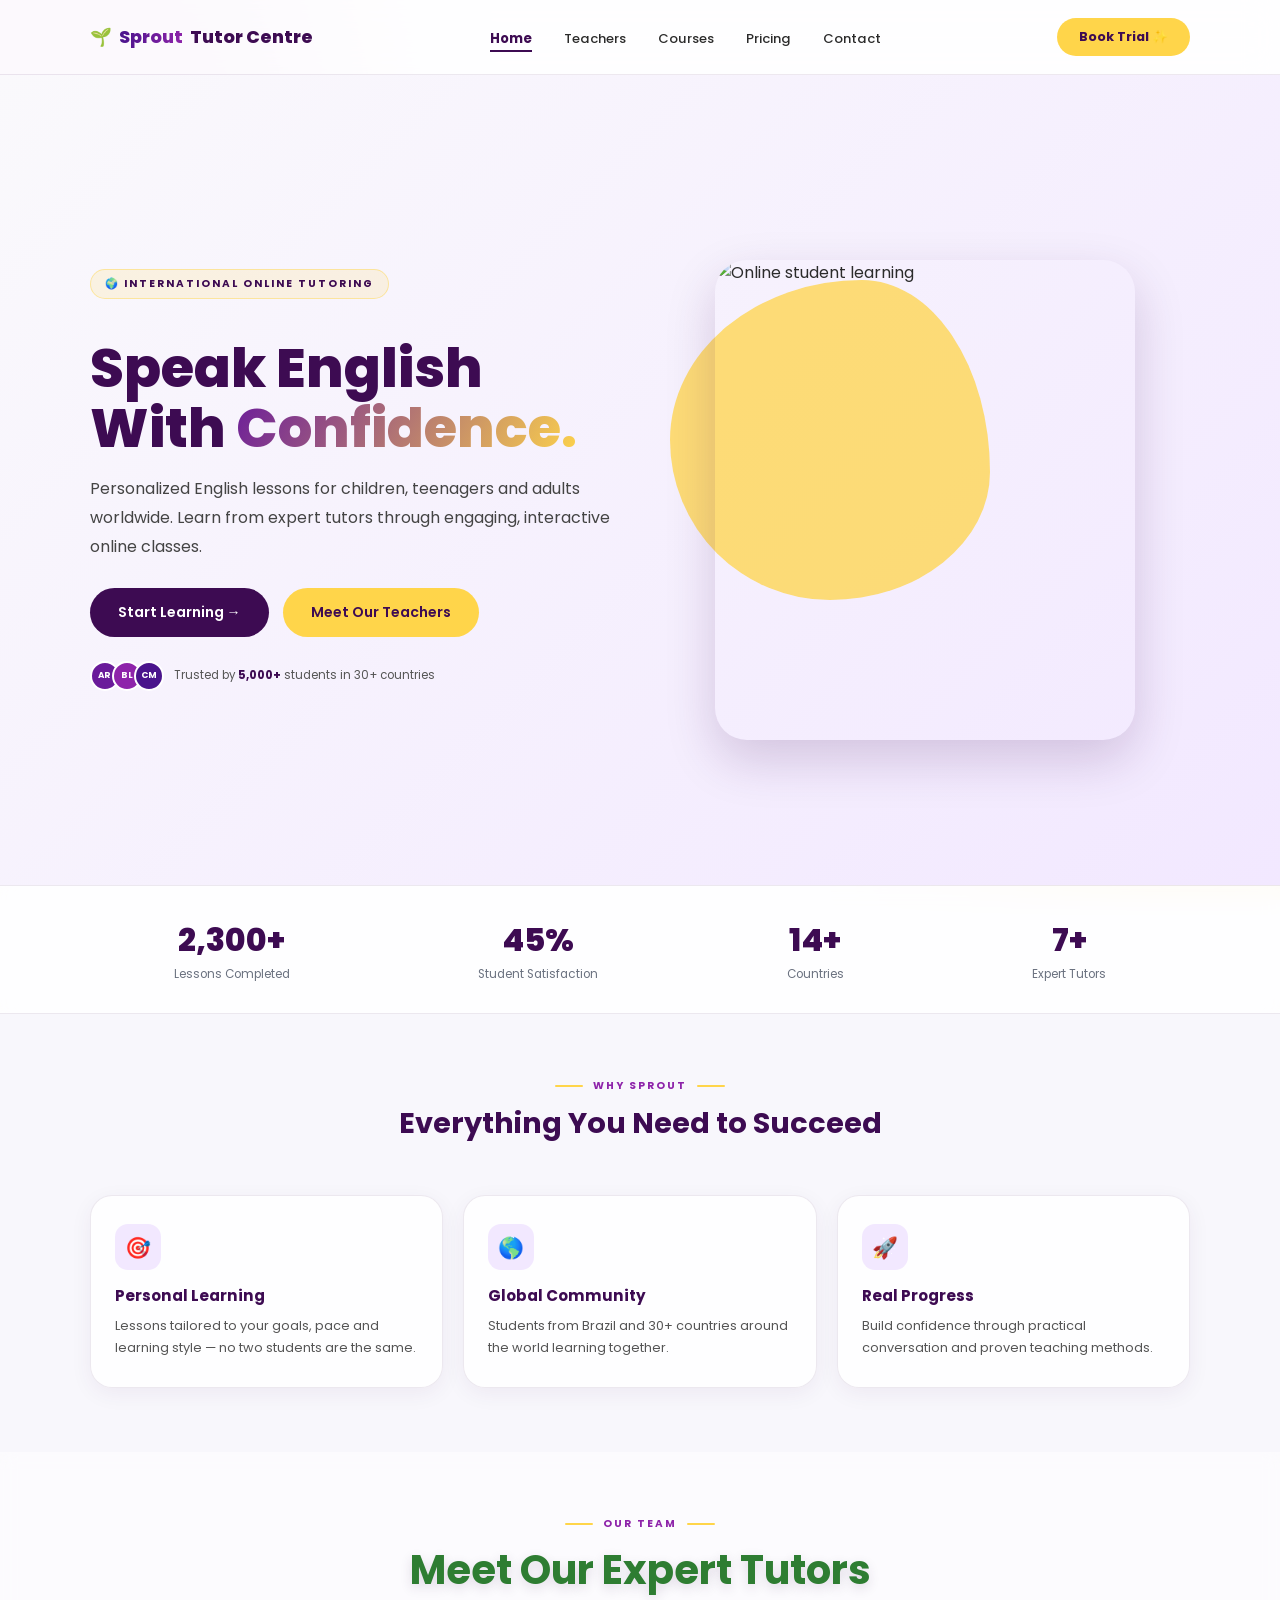
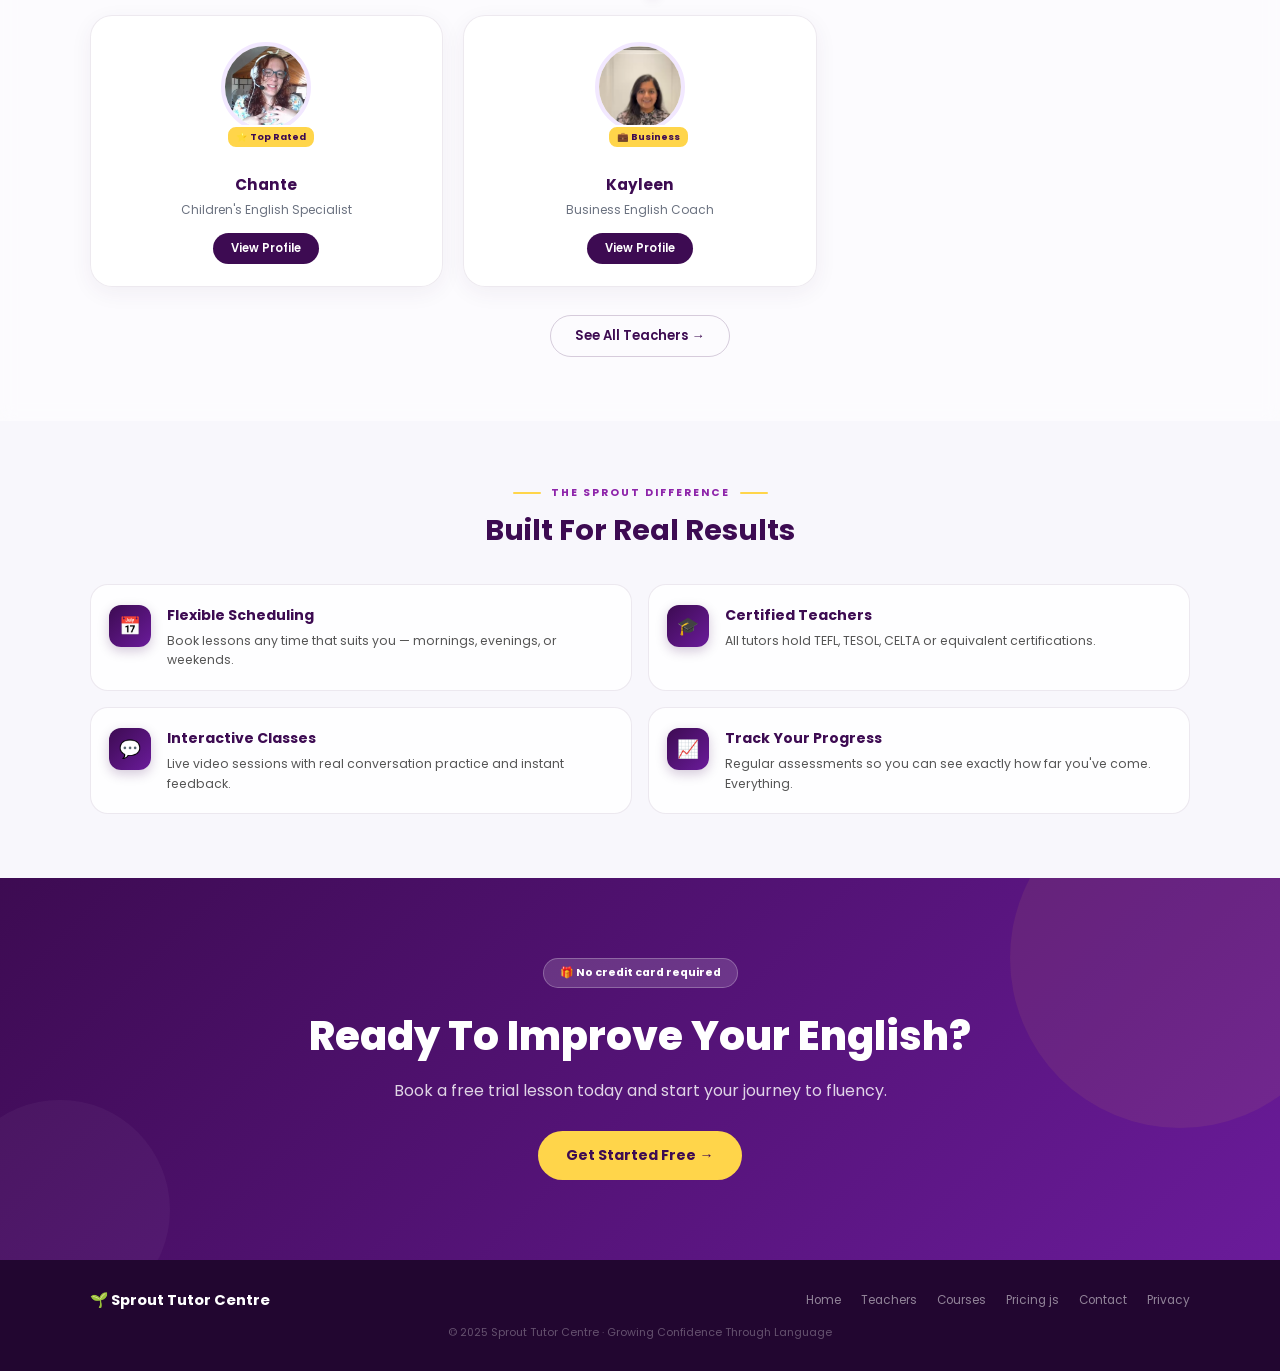
==== commit be2631af: "Update website" ====
--- a/index.html
+++ b/index.html
@@ -121,7 +121,7 @@
         <img src="teacher kaylin.PNG" alt="Kaylin">
         <span class="tc-badge">💼 Business</span>
       </div>
-      <h3>Kaylin</h3>
+      <h3>Kayleen</h3>
       <p>Business English Coach</p>
       <a href="kaylin.html" class="tc-btn">View Profile</a>
     </div>
@@ -197,7 +197,8 @@
     <a href="index.html">Home</a>
     <a href="teachers.html">Teachers</a>
     <a href="courses.html">Courses</a>
-    <a href="pricing.html">Pricings</a>
+    <a href="pricing.html">Pricing
+      js</a>
     <a href="contact.html">Contact</a>
     <a href="#">Privacy</a>
   </div>
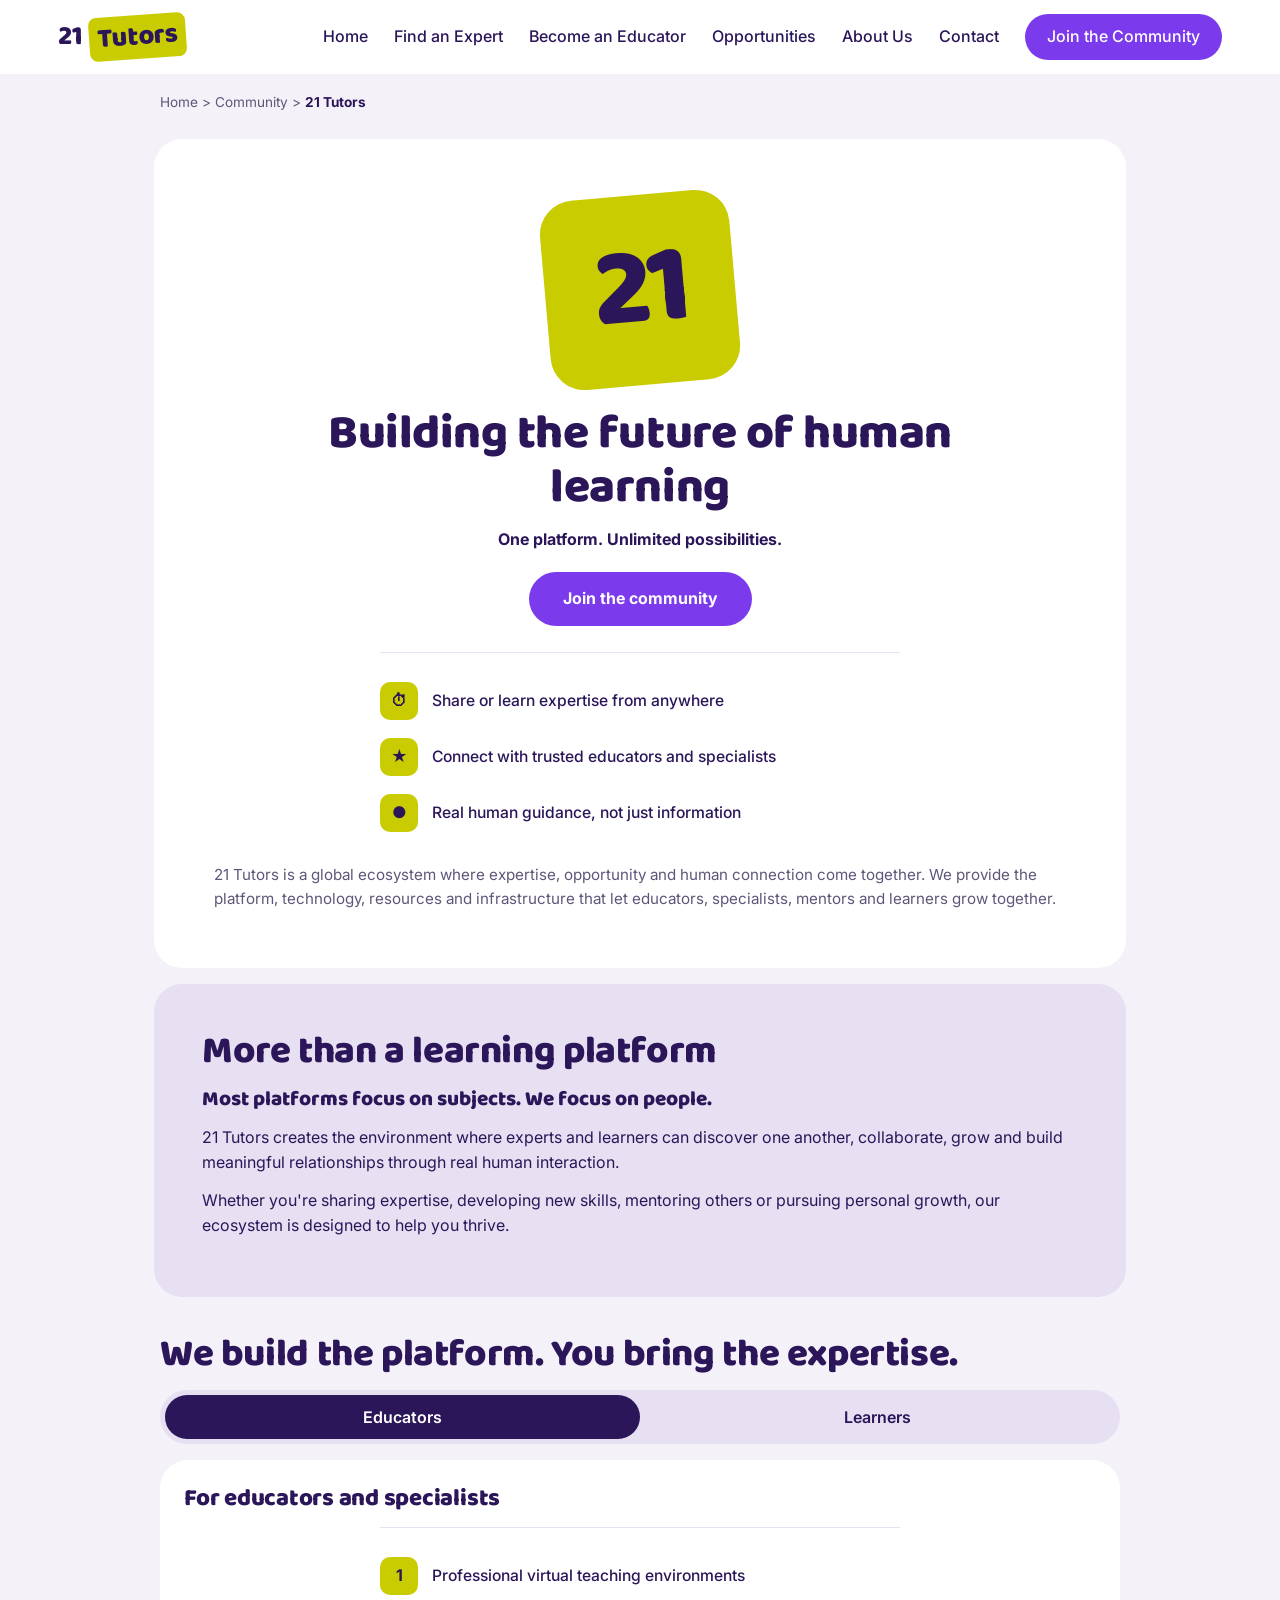
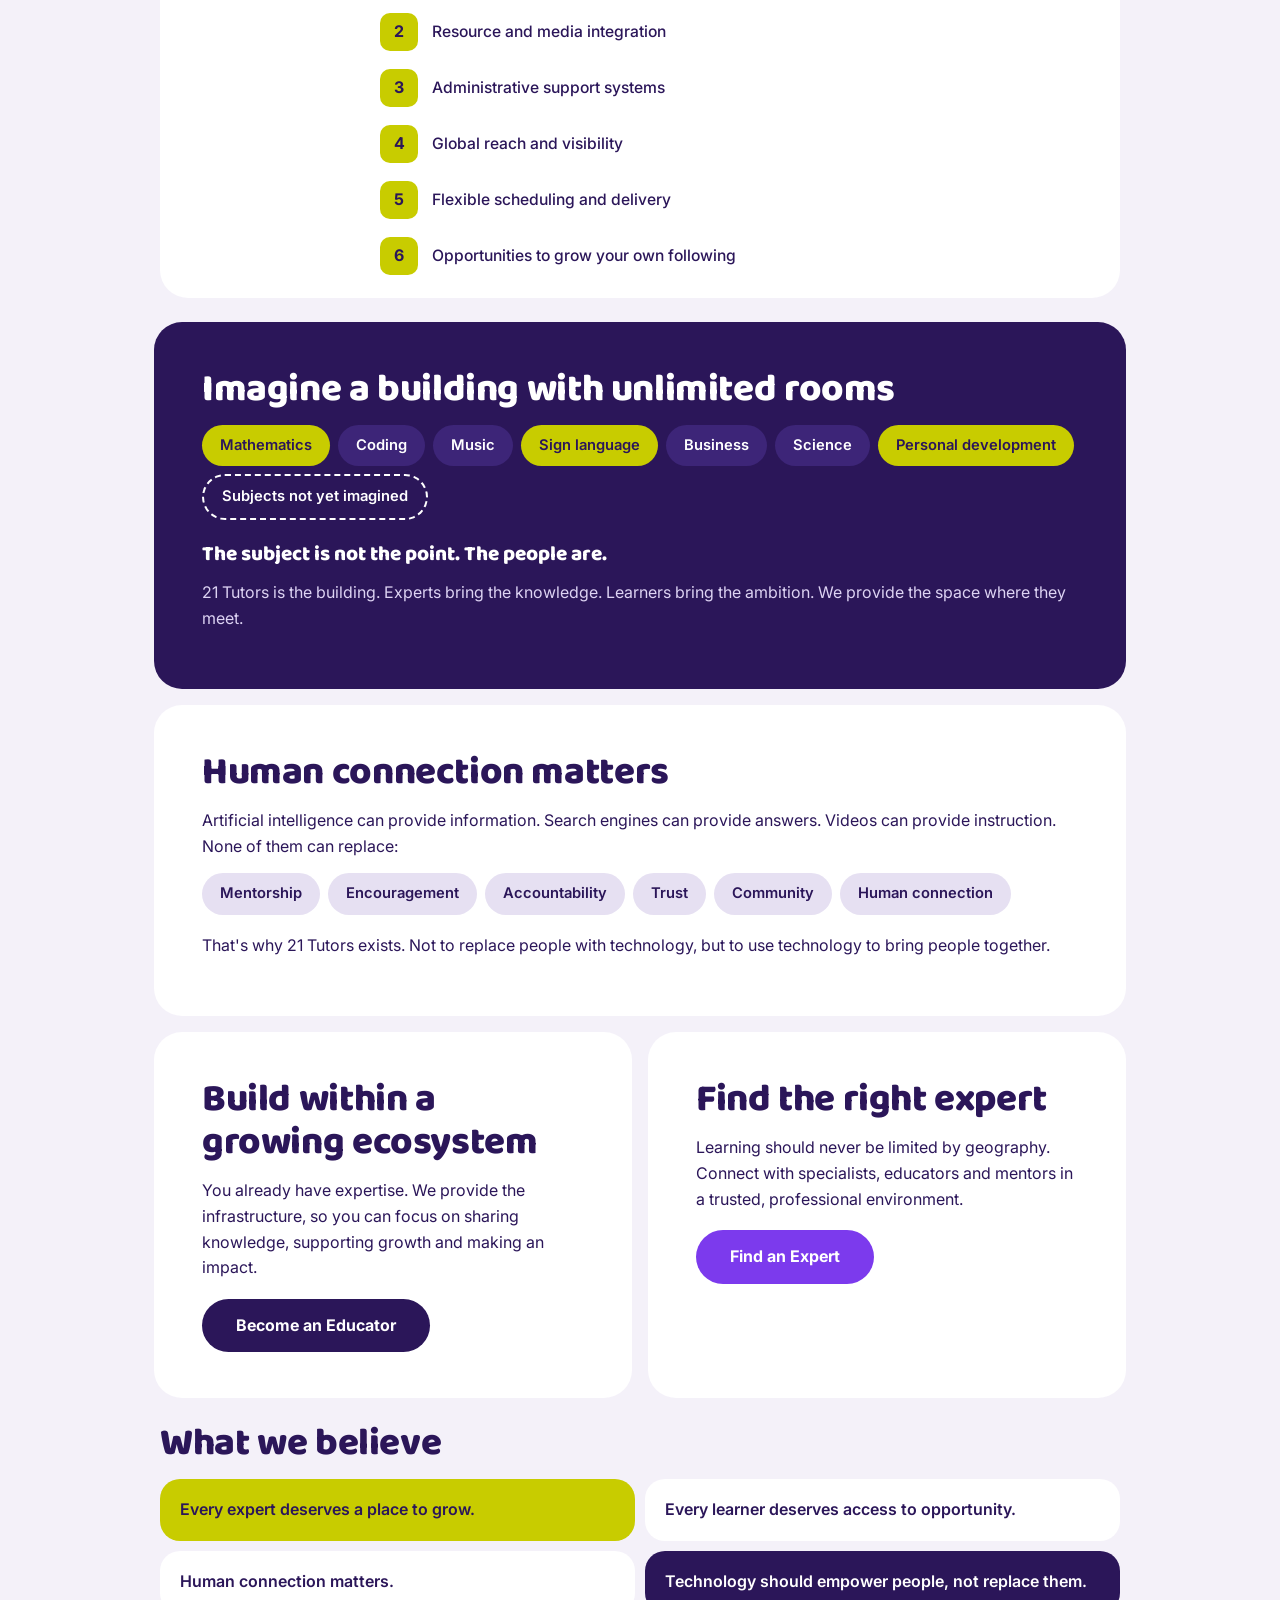
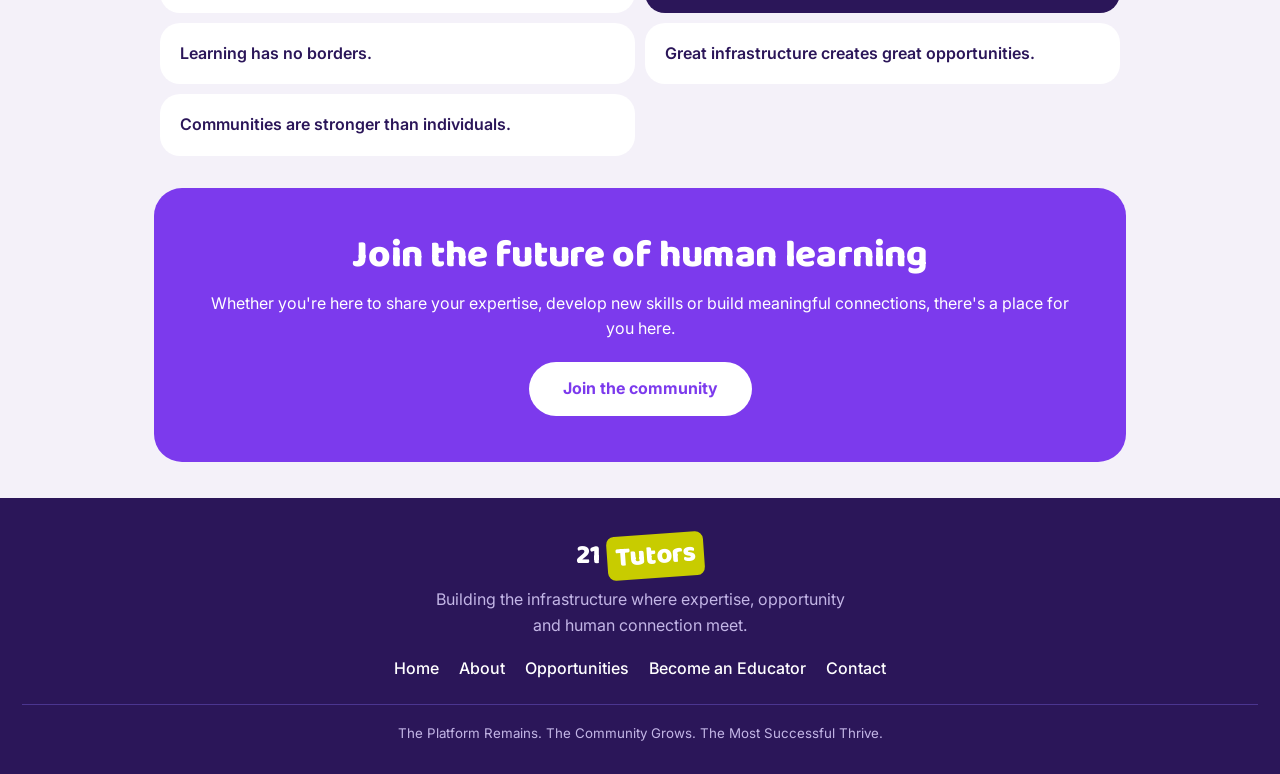
==== commit 325c4cd7: "Update website" ====
--- a/index.html
+++ b/index.html
@@ -2,212 +2,147 @@
 <html lang="en">
 <head>
 <meta charset="UTF-8">
-<meta name="viewport" content="width=device-width, initial-scale=1.0">
-<title>Sprout Tutor Centre</title>
-
-<link rel="preconnect" href="https://fonts.googleapis.com">
-<link rel="preconnect" href="https://fonts.gstatic.com" crossorigin>
-<link href="https://fonts.googleapis.com/css2?family=Poppins:wght@300;400;500;600;700;800&display=swap" rel="stylesheet">
-
+<meta name="viewport" content="width=device-width, initial-scale=1">
+<title>21 Tutors | One Platform. Unlimited Possibilities.</title>
+<link href="https://fonts.googleapis.com/css2?family=Baloo+2:wght@700;800&family=Inter:wght@400;500;600;700&display=swap" rel="stylesheet">
 <link rel="stylesheet" href="style.css">
-<link rel="stylesheet" href="index.css">
-<link rel="stylesheet" href="style.css">
-<link rel="stylesheet" href="index.css">   <!-- or contact.css / teachers.css etc -->
-<link rel="stylesheet" href="responsive.css">
 </head>
 <body>
 
-<!-- Background blobs -->
-<div class="blob-wrap">
-  <div class="blob-bg bb1"></div>
-  <div class="blob-bg bb2"></div>
-  <div class="blob-bg bb3"></div>
-</div>
-
-<!-- HEADER -->
-<header>
-  <a class="logo" href="index.html">🌱 <span>Sprout</span> Tutor Centre</a>
-  <nav>
-    <a href="index.html" class="nav-active">Home</a>
-    <a href="teachers.html">Teachers</a>
-    <a href="courses.html">Courses</a>
-    <a href="pricing.html">Pricing</a>
-    <a href="contact (2).html">Contact</a>
-  </nav>
-  <a href="book-trial.html" class="trial-btn">Book Trial ✨</a>
+<header class="site-header" id="top">
+  <div class="bar">
+    <a class="logo" href="#top">21<i>Tutors</i></a>
+    <nav class="menu" id="menu" aria-label="Main">
+      <a href="#top">Home</a>
+      <a href="#people">Find an Expert</a>
+      <a href="#people">Become an Educator</a>
+      <a href="#how">Opportunities</a>
+      <a href="#who">About Us</a>
+      <a href="#contact">Contact</a>
+      <a class="btn" href="#join">Join the Community</a>
+    </nav>
+    <button class="burger" id="burger" aria-label="Open menu" aria-expanded="false" aria-controls="menu">
+      <span></span><span></span><span></span>
+    </button>
+  </div>
 </header>
 
-<!-- HERO -->
-<section class="hero">
-  <div class="hero-content">
-    <div class="hero-tag">🌍 International Online Tutoring</div>
-    <h1>Speak English<br>With <em>Confidence.</em></h1>
-    <p>Personalized English lessons for children, teenagers and adults worldwide. Learn from expert tutors through engaging, interactive online classes.</p>
-    <div class="hero-buttons">
-      <a href="book-trial.html" class="btn-primary">Start Learning →</a>
-      <a href="teachers.html" class="btn-secondary">Meet Our Teachers</a>
+<main>
+  <p class="crumbs">Home &gt; Community &gt; <b>21 Tutors</b></p>
+
+  <section class="hero card">
+    <div class="tile" aria-hidden="true"><b>21</b></div>
+    <h1>Building the future of human learning</h1>
+    <p class="save">One platform. Unlimited possibilities.</p>
+    <a class="btn" href="#join">Join the community</a>
+    <ul class="ticks">
+      <li><span class="ico">&#9201;</span>Share or learn expertise from anywhere</li>
+      <li><span class="ico">&#9733;</span>Connect with trusted educators and specialists</li>
+      <li><span class="ico">&#9679;</span>Real human guidance, not just information</li>
+    </ul>
+    <p class="intro">21 Tutors is a global ecosystem where expertise, opportunity and human connection come together. We provide the platform, technology, resources and infrastructure that let educators, specialists, mentors and learners grow together.</p>
+  </section>
+
+  <section class="card tint" id="who">
+    <h2>More than a learning platform</h2>
+    <p class="lead">Most platforms focus on subjects. We focus on people.</p>
+    <p>21 Tutors creates the environment where experts and learners can discover one another, collaborate, grow and build meaningful relationships through real human interaction.</p>
+    <p>Whether you're sharing expertise, developing new skills, mentoring others or pursuing personal growth, our ecosystem is designed to help you thrive.</p>
+  </section>
+
+  <section class="how" id="how">
+    <h2>We build the platform. You bring the expertise.</h2>
+    <div class="tabs" role="tablist">
+      <button role="tab" class="tab on" data-tab="edu" aria-selected="true">Educators</button>
+      <button role="tab" class="tab" data-tab="learn" aria-selected="false">Learners</button>
     </div>
-    <div class="trust-row">
-      <div class="trust-avatars">
-        <span>AR</span><span>BL</span><span>CM</span>
-      </div>
-      <p>Trusted by <strong>5,000+</strong> students in 30+ countries</p>
+    <div class="panel on" id="edu" role="tabpanel">
+      <h3>For educators and specialists</h3>
+      <ul class="ticks">
+        <li><span class="ico">1</span>Professional virtual teaching environments</li>
+        <li><span class="ico">2</span>Resource and media integration</li>
+        <li><span class="ico">3</span>Administrative support systems</li>
+        <li><span class="ico">4</span>Global reach and visibility</li>
+        <li><span class="ico">5</span>Flexible scheduling and delivery</li>
+        <li><span class="ico">6</span>Opportunities to grow your own following</li>
+      </ul>
     </div>
-  </div>
+    <div class="panel" id="learn" role="tabpanel">
+      <h3>For learners</h3>
+      <ul class="ticks">
+        <li><span class="ico">1</span>Access to experienced educators and specialists</li>
+        <li><span class="ico">2</span>Interactive learning spaces</li>
+        <li><span class="ico">3</span>Structured learning pathways</li>
+        <li><span class="ico">4</span>Personalised support and guidance</li>
+        <li><span class="ico">5</span>Flexible online access from anywhere</li>
+        <li><span class="ico">6</span>A trusted community of experts</li>
+      </ul>
+    </div>
+  </section>
 
-  <div class="hero-image">
-    <div class="hero-blob"></div>
-    <img src="https://images.pexels.com/photos/3769021/pexels-photo-3769021.jpeg" alt="Online student learning">
-  </div>
-</section>
+  <section class="card dark">
+    <h2>Imagine a building with unlimited rooms</h2>
+    <div class="rooms">
+      <span>Mathematics</span><span>Coding</span><span>Music</span><span>Sign language</span>
+      <span>Business</span><span>Science</span><span>Personal development</span>
+      <span class="q">Subjects not yet imagined</span>
+    </div>
+    <p class="lead">The subject is not the point. The people are.</p>
+    <p>21 Tutors is the building. Experts bring the knowledge. Learners bring the ambition. We provide the space where they meet.</p>
+  </section>
 
-<!-- STATS -->
-<div class="stats">
-  <div class="stat"><h2>5,000+</h2><p>Lessons Completed</p></div>
-  <div class="stat"><h2>98%</h2><p>Student Satisfaction</p></div>
-  <div class="stat"><h2>30+</h2><p>Countries</p></div>
-  <div class="stat"><h2>15+</h2><p>Expert Tutors</p></div>
-</div>
+  <section class="card">
+    <h2>Human connection matters</h2>
+    <p>Artificial intelligence can provide information. Search engines can provide answers. Videos can provide instruction. None of them can replace:</p>
+    <div class="chips">
+      <span>Mentorship</span><span>Encouragement</span><span>Accountability</span>
+      <span>Trust</span><span>Community</span><span>Human connection</span>
+    </div>
+    <p>That's why 21 Tutors exists. Not to replace people with technology, but to use technology to bring people together.</p>
+  </section>
 
-<!-- FEATURES -->
-<section class="features">
-  <div class="section-label">
-    <span class="sec-line"></span>
-    <span class="sec-sub">Why Sprout</span>
-    <span class="sec-line"></span>
-  </div>
-  <h2 class="section-title">Everything You Need to Succeed</h2>
-  <div class="feature-grid">
-    <div class="feature-card">
-      <div class="feat-icon">🎯</div>
-      <h3>Personal Learning</h3>
-      <p>Lessons tailored to your goals, pace and learning style — no two students are the same.</p>
+  <section class="people" id="people">
+    <div class="card">
+      <h2>Build within a growing ecosystem</h2>
+      <p>You already have expertise. We provide the infrastructure, so you can focus on sharing knowledge, supporting growth and making an impact.</p>
+      <a class="btn dark" href="#join">Become an Educator</a>
     </div>
-    <div class="feature-card">
-      <div class="feat-icon">🌎</div>
-      <h3>Global Community</h3>
-      <p>Students from Brazil and 30+ countries around the world learning together.</p>
+    <div class="card">
+      <h2>Find the right expert</h2>
+      <p>Learning should never be limited by geography. Connect with specialists, educators and mentors in a trusted, professional environment.</p>
+      <a class="btn" href="#join">Find an Expert</a>
     </div>
-    <div class="feature-card">
-      <div class="feat-icon">🚀</div>
-      <h3>Real Progress</h3>
-      <p>Build confidence through practical conversation and proven teaching methods.</p>
-    </div>
-  </div>
-</section>
+  </section>
 
-<!-- TEACHERS PREVIEW -->
-<section class="teachers-preview">
-  <div class="section-label">
-    <span class="sec-line"></span>
-    <span class="sec-sub">Our Team</span>
-    <span class="sec-line"></span>
-  </div>
-  <h2 class="section-title">Meet Our Expert Tutors</h2>
-  <div class="teacher-grid">
+  <section class="beliefs">
+    <h2>What we believe</h2>
+    <ul>
+      <li>Every expert deserves a place to grow.</li>
+      <li>Every learner deserves access to opportunity.</li>
+      <li>Human connection matters.</li>
+      <li>Technology should empower people, not replace them.</li>
+      <li>Learning has no borders.</li>
+      <li>Great infrastructure creates great opportunities.</li>
+      <li>Communities are stronger than individuals.</li>
+    </ul>
+  </section>
 
-    <div class="teacher-card">
-      <div class="tc-avatar-wrap">
-        <img src="chante.PNG" alt="Chante">
-        <span class="tc-badge">⭐ Top Rated</span>
-      </div>
-      <h3>Chante</h3>
-      <p>Children's English Specialist</p>
-      <a href="hannah-banks.html" class="tc-btn">View Profile</a>
-    </div>
+  <section class="card cta" id="join">
+    <h2>Join the future of human learning</h2>
+    <p>Whether you're here to share your expertise, develop new skills or build meaningful connections, there's a place for you here.</p>
+    <a class="btn" href="#top">Join the community</a>
+  </section>
+</main>
 
-    <div class="teacher-card">
-      <div class="tc-avatar-wrap">
-        <img src="teacher kaylin.PNG" alt="Kaylin">
-        <span class="tc-badge">💼 Business</span>
-      </div>
-      <h3>Kayleen</h3>
-      <p>Business English Coach</p>
-      <a href="kaylin.html" class="tc-btn">View Profile</a>
-    </div>
-
-    <div class="teacher-card">
-      <div class="tc-avatar-wrap">
-        <img src="https://images.pexels.com/photos/614810/pexels-photo-614810.jpeg" alt="Michael Lee">
-        <span class="tc-badge">🗣️ Conversation</span>
-      </div>
-      <h3>Michael Lee</h3>
-      <p>Conversational English Coach</p>
-      <a href="michael-lee.html" class="tc-btn">View Profile</a>
-    </div>
-
-  </div>
-  <div class="see-all-wrap">
-    <a href="teachers.html" class="see-all-btn">See All Teachers →</a>
-  </div>
-</section>
-
-<!-- WHY SECTION -->
-<section class="why-section">
-  <div class="section-label">
-    <span class="sec-line"></span>
-    <span class="sec-sub">The Sprout Difference</span>
-    <span class="sec-line"></span>
-  </div>
-  <h2 class="section-title">Built For Real Results</h2>
-  <div class="why-grid">
-    <div class="why-item">
-      <div class="why-icon">📅</div>
-      <div>
-        <h4>Flexible Scheduling</h4>
-        <p>Book lessons any time that suits you — mornings, evenings, or weekends.</p>
-      </div>
-    </div>
-    <div class="why-item">
-      <div class="why-icon">🎓</div>
-      <div>
-        <h4>Certified Teachers</h4>
-        <p>All tutors hold TEFL, TESOL, CELTA or equivalent certifications.</p>
-      </div>
-    </div>
-    <div class="why-item">
-      <div class="why-icon">💬</div>
-      <div>
-        <h4>Interactive Classes</h4>
-        <p>Live video sessions with real conversation practice and instant feedback.</p>
-      </div>
-    </div>
-    <div class="why-item">
-      <div class="why-icon">📈</div>
-      <div>
-        <h4>Track Your Progress</h4>
-        <p>Regular assessments so you can see exactly how far you've come. Everything.</p>
-      </div>
-    </div>
-  </div>
-</section>
-
-<!-- CTA -->
-<section class="cta">
-  <div class="cta-badge">🎁 No credit card required</div>
-  <h2>Ready To Improve Your English?</h2>
-  <p>Book a free trial lesson today and start your journey to fluency.</p>
-  <a href="book-trial.html" class="btn-primary">Get Started Free →</a>
-</section>
-
-<!-- FOOTER -->
-<footer>
-  <div class="footer-logo">🌱 Sprout Tutor Centre</div>
-  <div class="footer-links">
-    <a href="index.html">Home</a>
-    <a href="teachers.html">Teachers</a>
-    <a href="courses.html">Courses</a>
-    <a href="pricing.html">Pricing
-      js</a>
-    <a href="contact.html">Contact</a>
-    <a href="#">Privacy</a>
-  </div>
-  <!-- redeploy test -->
-
-  <p class="footer-copy">© 2025 Sprout Tutor Centre · Growing Confidence Through Language</p>
+<footer id="contact">
+  <a class="logo" href="#top">21<i>Tutors</i></a>
+  <p>Building the infrastructure where expertise, opportunity and human connection meet.</p>
+  <nav aria-label="Footer">
+    <a href="#top">Home</a><a href="#who">About</a><a href="#how">Opportunities</a><a href="#people">Become an Educator</a><a href="#contact">Contact</a>
+  </nav>
+  <small>The Platform Remains. The Community Grows. The Most Successful Thrive.</small>
 </footer>
 
-<script src="index.js"></script>
-<script src="hamburger.js"></script>
+<script src="script.js"></script>
 </body>
 </html>
--- a/style.css
+++ b/style.css
@@ -1,753 +1,116 @@
- :root{
-    --primary:#3D0B52;
-    --secondary:#FFD54A;
-    --light:#FAF9FC;
-    --text:#2B2B2B;
-    --white:#FFFFFF;
+:root{
+  --purple:#2b1659; --purple-2:#3d2578; --violet:#7c3aed; --lime:#c8cc00;
+  --page:#f4f1f9; --panel:#e6e0f2; --muted:#5f5679;
 }
+*{margin:0;padding:0;box-sizing:border-box}
+html{scroll-behavior:smooth;scroll-padding-top:80px}
+body{font-family:Inter,Arial,sans-serif;background:var(--page);color:var(--purple);line-height:1.6;-webkit-text-size-adjust:100%}
+h1,h2,h3{font-family:"Baloo 2",Inter,sans-serif;font-weight:800;line-height:1.12;letter-spacing:-.01em}
+h2{font-size:1.9rem;margin-bottom:14px}
+p{margin-bottom:12px}
+a{color:inherit}
+main{width:100%;max-width:1000px;margin:0 auto;padding:0 14px 20px}
 
-*{
-    margin:0;
-    padding:0;
-    box-sizing:border-box;
+/* header */
+.site-header{position:sticky;top:0;z-index:50;background:#fff;transition:box-shadow .2s}
+.site-header.scrolled{box-shadow:0 4px 18px rgba(43,22,89,.12)}
+.bar{display:flex;align-items:center;justify-content:space-between;padding:14px 18px;max-width:1200px;margin:0 auto;position:relative}
+.logo{font-family:"Baloo 2",sans-serif;font-weight:800;font-size:1.7rem;text-decoration:none;color:var(--purple);display:inline-flex;align-items:center;gap:6px}
+.logo i{font-style:normal;background:var(--lime);border-radius:8px;padding:0 8px;transform:rotate(-4deg);display:inline-block}
+.burger{background:none;border:0;width:44px;height:44px;display:flex;flex-direction:column;justify-content:center;gap:6px;padding:10px;cursor:pointer}
+.burger span{height:2px;background:var(--purple);border-radius:2px;transition:transform .25s,opacity .2s}
+.burger[aria-expanded="true"] span:nth-child(1){transform:translateY(8px) rotate(45deg)}
+.burger[aria-expanded="true"] span:nth-child(2){opacity:0}
+.burger[aria-expanded="true"] span:nth-child(3){transform:translateY(-8px) rotate(-45deg)}
+.menu{position:absolute;left:0;right:0;top:100%;background:#fff;display:none;flex-direction:column;padding:8px 18px 22px;box-shadow:0 14px 20px rgba(43,22,89,.12)}
+.menu.open{display:flex}
+.menu a{padding:14px 0;border-bottom:1px solid var(--panel);text-decoration:none;font-weight:500}
+.menu a.btn{margin-top:16px;border:0;text-align:center}
+
+/* buttons */
+.btn{display:inline-block;background:var(--violet);color:#fff;font-weight:700;text-decoration:none;border-radius:999px;padding:14px 34px;border:0;font-size:1rem;transition:transform .15s,background .15s}
+.btn:hover{background:#6527d1;transform:translateY(-2px)}
+.btn.dark{background:var(--purple)}
+.btn.dark:hover{background:var(--purple-2)}
+a:focus-visible,button:focus-visible{outline:3px solid var(--lime);outline-offset:3px}
+
+/* cards */
+.crumbs{font-size:.85rem;color:var(--muted);padding:18px 6px 14px}
+.crumbs b{color:var(--purple)}
+.card{background:#fff;border-radius:28px;padding:30px 24px;margin-bottom:16px}
+.card.tint{background:var(--panel)}
+.card.dark{background:var(--purple);color:#fff}
+.lead{font-family:"Baloo 2",sans-serif;font-weight:800;font-size:1.3rem;line-height:1.25;margin:4px 0 12px}
+
+.hero{text-align:center;padding-top:26px}
+.tile{width:150px;height:150px;margin:0 auto 22px;background:var(--lime);border-radius:34px;transform:rotate(-5deg);display:flex;align-items:center;justify-content:center}
+.tile b{font-family:"Baloo 2",sans-serif;font-size:5.6rem;font-weight:800;line-height:1;letter-spacing:-.04em}
+.hero h1{font-size:2.2rem;margin-bottom:10px}
+.save{font-weight:700;margin-bottom:20px}
+.intro{color:var(--muted);text-align:left;margin:22px 0 0;font-size:.95rem}
+
+/* ticks list */
+.ticks{list-style:none;text-align:left;margin-top:26px;border-top:1px solid var(--panel);padding-top:20px}
+.ticks li{display:flex;align-items:center;gap:14px;padding:9px 0;font-weight:500;font-size:.98rem;line-height:1.35}
+.ico{flex:0 0 38px;height:38px;border-radius:10px;background:var(--lime);display:flex;align-items:center;justify-content:center;font-weight:700;font-size:1rem}
+
+/* tabs */
+.how{padding:20px 6px 8px}
+.tabs{display:flex;background:var(--panel);border-radius:999px;padding:5px;margin-bottom:16px}
+.tab{flex:1;border:0;background:transparent;border-radius:999px;padding:12px;font:600 1rem Inter,sans-serif;color:var(--purple);cursor:pointer;transition:background .2s,color .2s}
+.tab.on{background:var(--purple);color:#fff}
+.panel{display:none;background:#fff;border-radius:28px;padding:26px 24px 14px;margin-bottom:16px}
+.panel.on{display:block}
+.panel h3{font-size:1.5rem}
+.panel .ticks{margin-top:14px}
+
+/* rooms + chips */
+.rooms{display:flex;flex-wrap:wrap;gap:8px;margin:6px 0 22px}
+.rooms span{background:var(--purple-2);border-radius:999px;padding:9px 18px;font-weight:600;font-size:.92rem}
+.rooms span:nth-child(3n+1){background:var(--lime);color:var(--purple)}
+.rooms .q{background:transparent!important;border:2px dashed #fff;color:#fff!important}
+.card.dark p{color:#ddd3f3}
+.card.dark .lead{color:#fff}
+.chips{display:flex;flex-wrap:wrap;gap:8px;margin:14px 0 18px}
+.chips span{background:var(--panel);border-radius:999px;padding:9px 18px;font-weight:600;font-size:.92rem}
+
+.people .btn{margin-top:6px}
+
+/* beliefs */
+.beliefs{padding:24px 6px 8px}
+.beliefs ul{list-style:none;display:grid;gap:10px}
+.beliefs li{background:#fff;border-radius:20px;padding:18px 20px;font-weight:600}
+.beliefs li:nth-child(1){background:var(--lime)}
+.beliefs li:nth-child(4){background:var(--purple);color:#fff}
+
+.cta{background:var(--violet);color:#fff;text-align:center;margin-top:24px;padding:42px 24px}
+.cta .btn{background:#fff;color:var(--violet);margin-top:8px}
+.cta .btn:hover{background:var(--purple);color:#fff}
+
+footer{background:var(--purple);color:#fff;padding:36px 22px 30px;text-align:center}
+footer .logo{color:#fff}
+footer p{color:#c3b6e6;max-width:420px;margin:10px auto 18px}
+footer nav{display:flex;flex-wrap:wrap;justify-content:center;gap:8px 20px;margin-bottom:22px}
+footer nav a{text-decoration:none;font-weight:500}
+footer small{display:block;color:#c3b6e6;border-top:1px solid #4b3590;padding-top:18px}
+
+/* tablet and up */
+@media(min-width:760px){
+  h2{font-size:2.4rem}
+  .card{padding:46px 48px}
+  .hero{padding:56px 60px}
+  .hero h1{font-size:3rem;max-width:640px;margin:0 auto 12px}
+  .tile{width:190px;height:190px}
+  .tile b{font-size:7rem}
+  .ticks{max-width:520px;margin-left:auto;margin-right:auto}
+  .people{display:grid;grid-template-columns:1fr 1fr;gap:16px}
+  .people .card{margin-bottom:0}
+  .beliefs ul{grid-template-columns:1fr 1fr}
 }
-
-body{
-    font-family:'Poppins',sans-serif;
-    background:var(--light);
-    color:var(--text);
+@media(min-width:960px){
+  .burger{display:none}
+  .menu{position:static;display:flex;flex-direction:row;align-items:center;gap:26px;padding:0;box-shadow:none;background:none}
+  .menu a{padding:0;border:0}
+  .menu a.btn{margin:0;padding:10px 22px}
 }
-
-/* NAVBAR */
-header{
-    display:flex;
-    justify-content:space-between;
-    align-items:center;
-    padding:20px 8%;
-    position:sticky;
-    top:0;
-    z-index:1000;
-    backdrop-filter:blur(10px);
-    background:lavender;
-    border-bottom:1px solid rgba(0,0,0,.05);
-}
-
-.logo {
-    font-size: 2rem;
-    font-weight: 800;
-    text-decoration: none;
-    color: var(--primary);
-    display: flex;
-    align-items: center;
-    gap: 10px;
-}
-
-.logo span {
-    background: linear-gradient(90deg,#4A148C,#6A1B9A,#8E24AA);
-    background-clip: text;
-    -webkit-background-clip: text;
-    color: transparent;
-    -webkit-text-fill-color: transparent;
-    display: inline-block;
-}
-
-nav a{
-    text-decoration:none;
-    margin:0 15px;
-    color:var(--text);
-    font-weight:500;
-    position:relative;
-}
-
-nav a::after{
-    content:"";
-    position:absolute;
-    left:0;
-    bottom:-5px;
-    width:0;
-    height:3px;
-    background:var(--primary);
-    transition:.3s;
-}
-
-nav a:hover::after{ width:100%; }
-
-.trial-btn{
-    background:var(--secondary);
-    color:black;
-    text-decoration:none;
-    padding:12px 24px;
-    border-radius:40px;
-    font-weight:600;
-    transition:.3s;
-}
-
-.trial-btn:hover{ transform:translateY(-3px); }
-
-/* HERO */
-.hero {
-    min-height: 90vh;
-    display: flex;
-    align-items: center;
-    justify-content: space-between;
-    padding: 80px 8%;
-    background: linear-gradient(135deg, #faf9fc, #f2e8ff);
-    flex-wrap: wrap;
-}
-
-.hero-content { max-width: 600px; }
-
-.tag {
-    color: var(--primary);
-    font-weight: 700;
-    letter-spacing: 2px;
-    text-transform: uppercase;
-}
-
-.hero h1 {
-    font-size: clamp(2rem, 5vw, 5rem);
-    line-height: 1.1;
-    margin: 20px 0;
-    color: var(--primary);
-}
-
-.hero p {
-    font-size: 1.1rem;
-    line-height: 1.8;
-    margin-bottom: 30px;
-    color: #333;
-}
-
-.hero-buttons {
-    display: flex;
-    gap: 15px;
-    flex-wrap: wrap;
-}
-
-.btn-primary,
-.btn-secondary {
-    text-decoration: none;
-    padding: 16px 30px;
-    border-radius: 40px;
-    font-weight: 600;
-    transition: transform .3s, box-shadow .3s;
-}
-
-.btn-primary {
-    background: var(--primary);
-    color: white;
-}
-
-.btn-secondary {
-    background: var(--secondary);
-    color: black;
-}
-
-.btn-primary:hover,
-.btn-secondary:hover {
-    transform: translateY(-5px);
-    box-shadow: 0 8px 20px rgba(0,0,0,.15);
-}
-
-.btn-primary:focus,
-.btn-secondary:focus {
-    outline: 2px solid var(--primary);
-    outline-offset: 4px;
-}
-
-/* IMAGE */
-.hero-image {
-    position: relative;
-    flex: 1;
-    display: flex;
-    justify-content: center;
-    margin-top: 40px;
-}
-
-.blob {
-    width: 450px;
-    height: 450px;
-    background: var(--secondary);
-    border-radius: 60% 40% 50% 50% / 50% 60% 40% 50%;
-    position: absolute;
-    top: 30px;
-    left: 20px;
-    animation: blobMorph 8s infinite alternate ease-in-out;
-}
-
-.hero-image img {
-    width: 100%;
-    max-width: 500px;
-    border-radius: 40px;
-    position: relative;
-    z-index: 2;
-    box-shadow: 0 20px 40px rgba(0,0,0,.15);
-}
-
-/* Blob animation */
-@keyframes blobMorph {
-    0% { border-radius: 60% 40% 50% 50% / 50% 60% 40% 50%; }
-    50% { border-radius: 50% 60% 40% 50% / 60% 50% 50% 40%; }
-    100% { border-radius: 40% 60% 60% 40% / 50% 40% 60% 50%; }
-}
-
-/* RESPONSIVE */
-@media (max-width: 768px) {
-    .hero {
-        flex-direction: column;
-        text-align: center;
-        padding: 40px 5%;
-    }
-    .hero-buttons { justify-content: center; }
-    .hero-image { margin-top: 20px; }
-    .blob { width: 300px; height: 300px; }
-}
-
-/* STATS */
-.stats {
-    display:flex;
-    justify-content:center;
-    gap:80px;
-    padding:80px 8%;
-    background:white;
-}
-
-.stat { text-align:center; }
-
-.stat h2 {
-    color:var(--primary);
-    font-size:3rem;
-}
-
-/* FEATURES */
-.features {
-    padding:100px 8%;
-}
-
-.features h2 {
-    text-align:center;
-    margin-bottom:50px;
-    color:var(--primary);
-}
-
-.feature-grid {
-    display:grid;
-    grid-template-columns: repeat(auto-fit,minmax(280px,1fr));
-    gap:30px;
-}
-
-.feature-card {
-    background:white;
-    padding:35px;
-    border-radius:32px;
-    border:1px solid rgba(0,0,0,.05);
-    box-shadow: 0 10px 30px rgba(0,0,0,.08);
-    transition:.4s;
-}
-
-.feature-card:hover {
-    transform: translateY(-10px);
-    box-shadow: 0 20px 40px rgba(61,11,82,.15);
-}
-
-.icon {
-    font-size:2.5rem;
-    margin-bottom:15px;
-}
-
-/* TEACHERS */
-/* TEACHERS PREVIEW */
-.teachers-preview {
-    padding: 100px 8%;
-    background: white;
-    position: relative;
-    z-index: 1;
-}
-
-.teachers-preview h2 {
-    text-align: center;
-    margin-bottom: 50px;
-    color: var(--primary);
-    font-size: 2.5rem;
-    text-shadow: 0 4px 12px rgba(61,11,82,0.15);
-}
-
-/* TEACHER GRID */
-.teacher-grid {
-    display: grid;
-    grid-template-columns: repeat(auto-fit, minmax(280px, 1fr));
-    gap: 30px;
-}
-
-/* TEACHER CARD */
-.teacher-card {
-    background: rgba(255,255,255,0.75); /* glassmorphism */
-    backdrop-filter: blur(12px);
-    padding: 35px;
-    border-radius: 30px;
-    text-align: center;
-    text-decoration: none;
-    color: var(--text);
-    box-shadow: 0 10px 30px rgba(0,0,0,.08);
-    transition: transform .4s, box-shadow .4s;
-    position: relative;
-    overflow: hidden;
-}
-
-.teacher-card:hover {
-    transform: translateY(-10px) scale(1.03);
-    box-shadow: 0 20px 40px rgba(61,11,82,.15);
-}
-
-.teacher-card:hover {
-    transform: translateY(-10px) scale(1.03);
-    box-shadow: 0 20px 40px rgba(61,11,82,.15);
-}
-
-/* IMAGE */
-.teacher-card img {
-    width: 130px;
-    height: 130px;
-    object-fit: cover;
-    border-radius: 50%;
-    margin-bottom: 20px;
-    border: 5px solid #f2e8ff;
-    transition: transform .4s;
-}
-
-.teacher-card:hover img {
-    transform: rotate(-3deg) scale(1.05);
-}
-
-/* NAME + ROLE */
-.teacher-card h3 {
-    color: var(--primary);
-    margin-bottom: 10px;
-    font-weight: 700;
-}
-
-.teacher-card p {
-    font-size: 1rem;
-    color: #444;
-}
-
-/* META BADGES */
-.teacher-meta {
-    margin-top: 15px;
-    display: flex;
-    justify-content: center;
-    gap: 12px;
-    flex-wrap: wrap;
-}
-
-.teacher-meta span {
-    background: var(--secondary);
-    color: var(--primary);
-    padding: 6px 12px;
-    border-radius: 20px;
-    font-size: 0.9rem;
-    font-weight: 600;
-}
-
-/* VIEW PROFILE BUTTON */
-.view-profile {
-    display: inline-block;
-    margin-top: 15px;
-    padding: 12px 24px;
-    border-radius: 30px;
-    background: var(--primary);
-    color: white;
-    font-weight: 600;
-    transition: transform .3s, box-shadow .3s;
-}
-
-.view-profile:hover {
-    transform: translateY(-5px);
-    box-shadow: 0 8px 20px rgba(0,0,0,.15);
-}
-
-/* Glow effect on hover */
-.teacher-card::before {
-    content: "";
-    position: absolute;
-    top: -20%;
-    left: -20%;
-    width: 160%;
-    height: 160%;
-    background: radial-gradient(circle, var(--accent) 0%, transparent 70%);
-    opacity: 0;
-    transition: opacity .4s;
-    z-index: 0;
-}
-
-.teacher-card:hover::before {
-    opacity: 0.25;
-}
-
-/* CTA */
-.cta {
-    background:var(--primary);
-    color:white;
-    text-align:center;
-    padding:100px 8%;
-}
-
-.cta h2 {
-    font-size:3rem;
-    margin-bottom:15px;
-}
-
-.cta p { margin-bottom:30px; }
-
-/* FOOTER */
-footer {
-    text-align:center;
-    padding:40px;
-    background:#220630;
-    color:white;
-}
-
-/* MOBILE */
-@media(max-width:900px){
-    header{ flex-direction:column; gap:15px; }
-    .hero{ flex-direction:column; text-align:center; }
-    .hero h1{ font-size:3rem; }
-    .hero-buttons{ justify-content:center; }
-    .hero-image img{ width:100%; max-width:350px; }
-    .blob{ width:300px; height:300px; }
-    .stats{ flex-direction:column; gap:40px; }
-}
-
-/* TEACHER PROFILE LAYOUT */
-.teacher-profile-layout {
-  display: flex;
-  gap: 50px;
-  padding: 80px 8%;
-  background: linear-gradient(135deg, #f9fff5, #fffbe8); /* soft green-yellow background */
-}
-
-/* LEFT SIDE MAIN CONTENT */
-.teacher-main {
-  flex: 2;
-}
-
-.teacher-video-card {
-  position: relative;
-  margin-bottom: 30px;
-}
-
-.teacher-video-card video {
-  width: 100%;
-  border-radius: 20px;
-  box-shadow: 0 10px 25px rgba(0,0,0,.08);
-  border: 4px solid var(--secondary); /* yellow border */
-}
-
-.teacher-name-banner {
-  position: absolute;
-  top: 15px; /* place near the top */
-  left: 15px;
-  background: var(--primary);
-  color: white;
-  padding: 10px 20px;
-  border-radius: 20px;
-  font-weight: 600;
-}
-
-
-
-/* LESSON COUNT */
-.lesson-count {
-  text-align: center;
-  margin: 30px 0;
-}
-
-.lesson-count h2 {
-  font-size: 2.5rem;
-  color: var(--accent, #4CAF50); /* fresh green */
-}
-
-.lesson-count p {
-  color: #555;
-}
-
-/* ABOUT SECTION */
-.about-section {
-  margin-bottom: 40px;
-}
-
-.about-section h2 {
-  color: var(--primary);
-  margin-bottom: 15px;
-}
-
-.about-section p {
-  line-height: 1.7;
-  color: #333;
-}
-
-/* DETAILS GRID */
-.teacher-details-grid {
-  display: grid;
-  grid-template-columns: repeat(auto-fit,minmax(220px,1fr));
-  gap: 25px;
-}
-
-.detail-box {
-  background: white;
-  border-radius: 20px;
-  padding: 20px;
-  box-shadow: 0 8px 20px rgba(0,0,0,.06);
-  border-top: 4px solid var(--secondary); /* cheerful yellow accent */
-}
-
-.detail-box h3 {
-  color: var(--primary);
-  margin-bottom: 10px;
-}
-
-.detail-box ul {
-  list-style: none;
-  padding: 0;
-}
-
-.detail-box li {
-  margin: 6px 0;
-  font-size: 0.95rem;
-  color: #444;
-}
-
-/* RIGHT SIDE SIDEBAR */
-.teacher-sidebar {
-  flex: 1;
-  background: white;
-  border-radius: 25px;
-  padding: 30px;
-  text-align: center;
-  box-shadow: 0 10px 25px rgba(0,0,0,.08);
-  border-left: 6px solid var(--accent, #4CAF50); /* green accent */
-}
-
-.teacher-sidebar img {
-  width: 140px;
-  height: 140px;
-  border-radius: 50%;
-  object-fit: cover;
-  margin-bottom: 15px;
-  border: 5px solid var(--secondary);
-}
-
-.teacher-sidebar h2 {
-  color: var(--primary);
-  margin-bottom: 15px;
-}
-
-.book-btn {
-  display: inline-block;
-  background: var(--secondary);
-  color: black;
-  padding: 12px 24px;
-  border-radius: 30px;
-  font-weight: 600;
-  text-decoration: none;
-  transition: transform .3s, box-shadow .3s;
-}
-
-.book-btn:hover {
-  transform: translateY(-5px);
-  box-shadow: 0 8px 20px rgba(0,0,0,.15);
-}
-
-.teacher-stats {
-  list-style: none;
-  padding: 0;
-  margin-top: 20px;
-  text-align: left;
-}
-
-.teacher-stats li {
-  margin: 8px 0;
-  font-size: 0.95rem;
-  color: #333;
-}
-
-/* RESPONSIVE */
-@media(max-width: 900px) {
-  .teacher-profile-layout {
-    flex-direction: column;
-  }
-  .teacher-sidebar {
-    margin-top: 30px;
-  }
-}
-/* TEACHERS PREVIEW */
-.teachers-preview {
-  padding: 80px 8%;
-  background: linear-gradient(135deg, #f9fff5, #fffbe8); /* soft green-yellow */
-  text-align: center;
-}
-
-.teachers-preview h2 {
-  font-size: 2.5rem;
-  color: #2e7d32; /* fresh green */
-  margin-bottom: 15px;
-}
-
-.teachers-preview p {
-  max-width: 600px;
-  margin: 0 auto 40px;
-  color: #444;
-  line-height: 1.6;
-}
-
-/* Trail page */
-
-.trial-form {
-  max-width: 500px;
-  margin: 40px auto;
-  padding: 30px;
-  background: rgba(255,255,255,0.85);
-  backdrop-filter: blur(10px);
-  border-radius: 20px;
-  box-shadow: 0 10px 25px rgba(0,0,0,.1);
-}
-
-.trial-form h2 {
-  margin-bottom: 20px;
-  color: var(--primary);
-  text-align: center;
-}
-
-.trial-form label {
-  display: block;
-  margin: 10px 0 5px;
-  font-weight: 600;
-}
-
-.trial-form input,
-.trial-form select {
-  width: 100%;
-  padding: 10px;
-  border-radius: 8px;
-  border: 1px solid #ccc;
-  margin-bottom: 15px;
-}
-
-.trial-form .book-btn {
-  width: 100%;
-  padding: 12px;
-  border-radius: 25px;
-  background: var(--primary);
-  color: #fff;
-  font-weight: 600;
-  border: none;
-  cursor: pointer;
-  transition: transform .3s, box-shadow .3s;
-}
-
-.trial-form .book-btn:hover {
-  transform: translateY(-3px);
-  box-shadow: 0 6px 15px rgba(61,11,82,.25);
-}
-
-/*  thank you submission form */
-.thank-you {
-  max-width: 600px;
-  margin: 100px auto;
-  text-align: center;
-  padding: 40px;
-  background: #fafafa;
-  border-radius: 20px;
-  box-shadow: 0 10px 25px rgba(0,0,0,.1);
-}
-
-.thank-you h2 {
-  color: var(--primary);
-  margin-bottom: 20px;
-}
-
-.thank-you p {
-  margin-bottom: 30px;
-  font-size: 1.1em;
-}
-
-
-/* ── HEADER ── */
-header {
-  position: sticky;
-  top: 0;
-  z-index: 100;
-  display: flex;
-  align-items: center;
-  justify-content: space-between;
-  padding: 18px 7%;
-  background: rgba(255, 255, 255, 0.87);
-  backdrop-filter: blur(16px);
-  -webkit-backdrop-filter: blur(16px);
-  border-bottom: 1px solid var(--border);
-}
-
-.logo {
-  font-size: 1.1rem;
-  font-weight: 800;
-  color: var(--primary);
-  display: flex;
-  align-items: center;
-  gap: 7px;
-  text-decoration: none;
-}
-
-.logo span {
-  background: linear-gradient(90deg, #4A148C, #6A1B9A, #8E24AA);
-  -webkit-background-clip: text;
-  background-clip: text;
-  color: transparent;
-  -webkit-text-fill-color: transparent;
-}
-
-nav a {
-  text-decoration: none;
-  margin: 0 14px;
-  color: var(--text);
-  font-weight: 500;
-  font-size: 0.82rem;
-  position: relative;
-  transition: color 0.2s;
-}
-
-nav a::after {
-  content: "";
-  position: absolute;
-  left: 0;
-  bottom: -4px;
-  width: 0;
-  height: 2px;
-  background: var(--primary);
-  transition: width 0.3s;
-}
-
-nav a:hover::after,
-nav a.nav-active::after {
-  width: 100%;
-}
-
-nav a.nav-active {
-  color: var(--primary);
-  font-weight: 700;
-}
-
-.trial-btn {
-  background: var(--accent);
-  color: var(--primary);
-  text-decoration: none;
-  padding: 10px 22px;
-  border-radius: 40px;
-  font-weight: 700;
-  font-size: 0.8rem;
-  transition: transform 0.2s, box-shadow 0.2s;
-}
-
-.trial-btn:hover {
-  transform: translateY(-2px);
-  box-shadow: 0 6px 18px rgba(255, 213, 74, 0.4);
-}
+@media(prefers-reduced-motion:reduce){*{transition:none!important;scroll-behavior:auto!important}}
